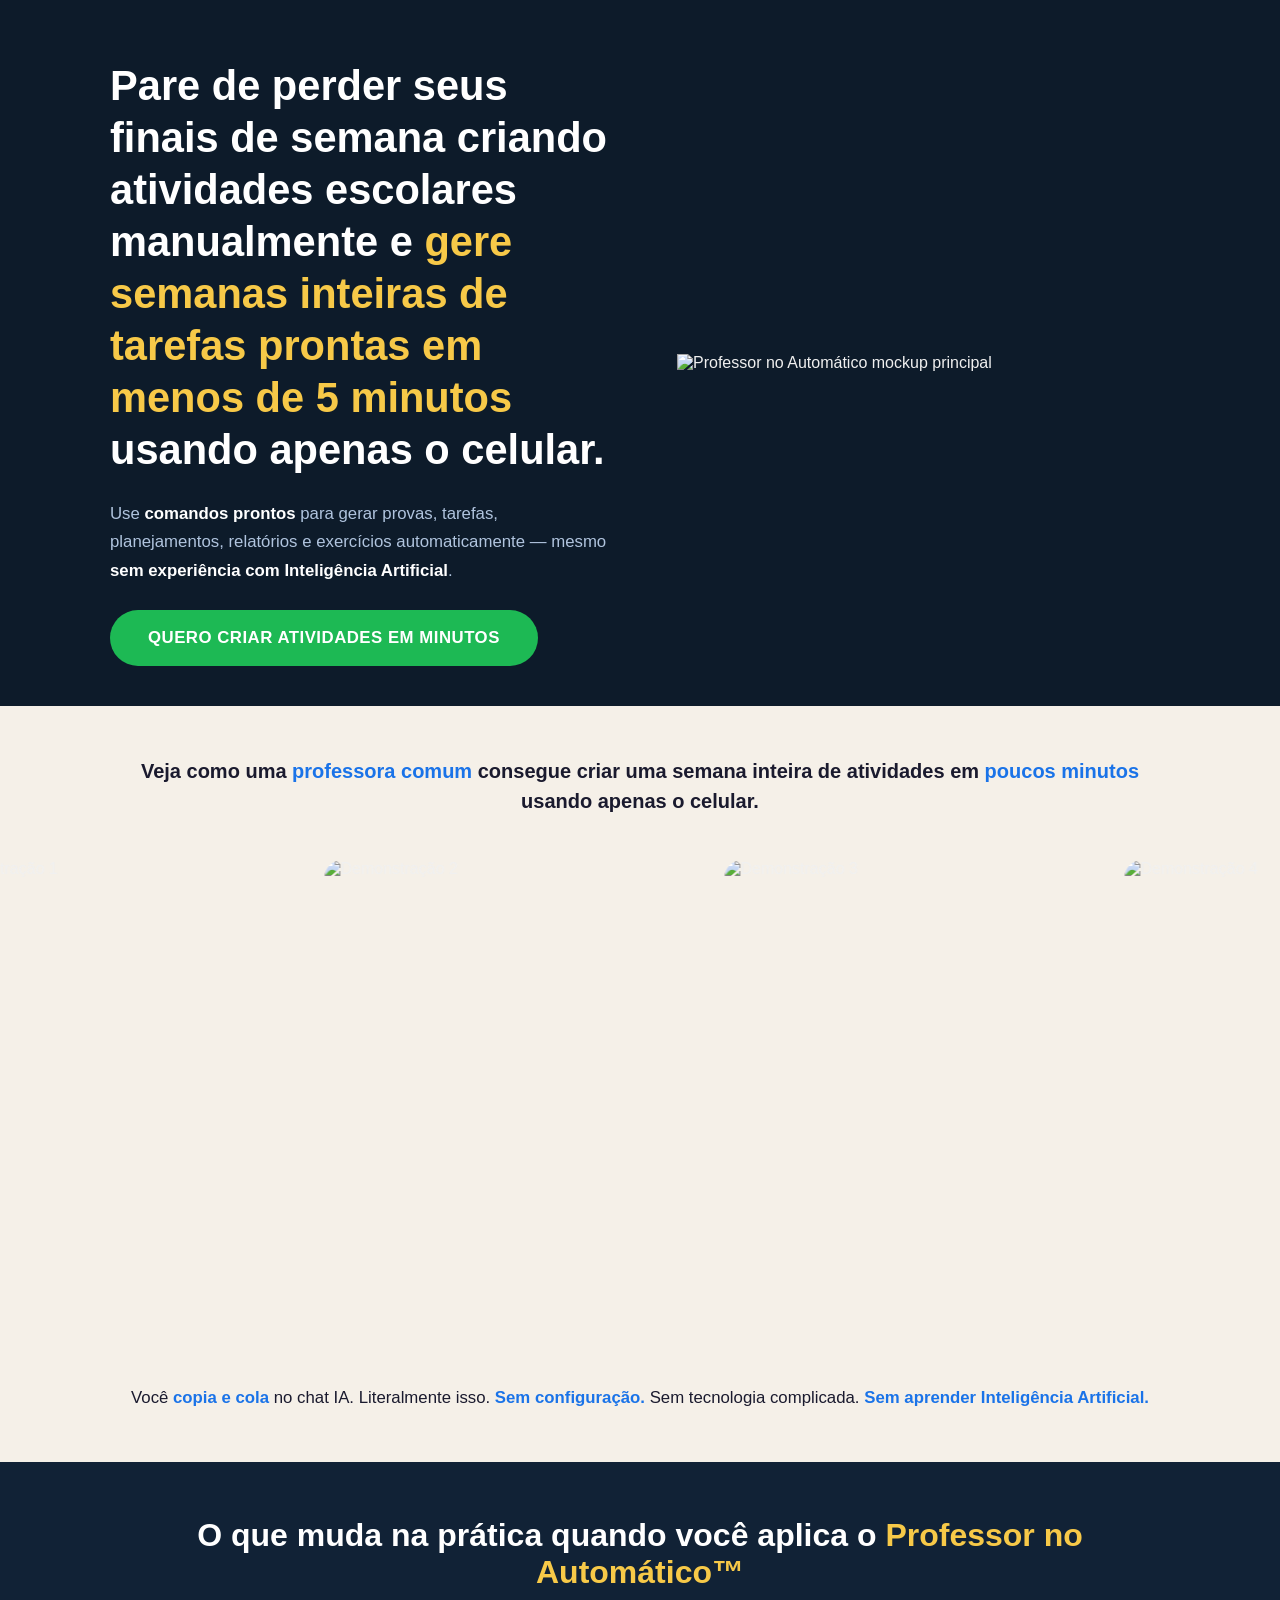
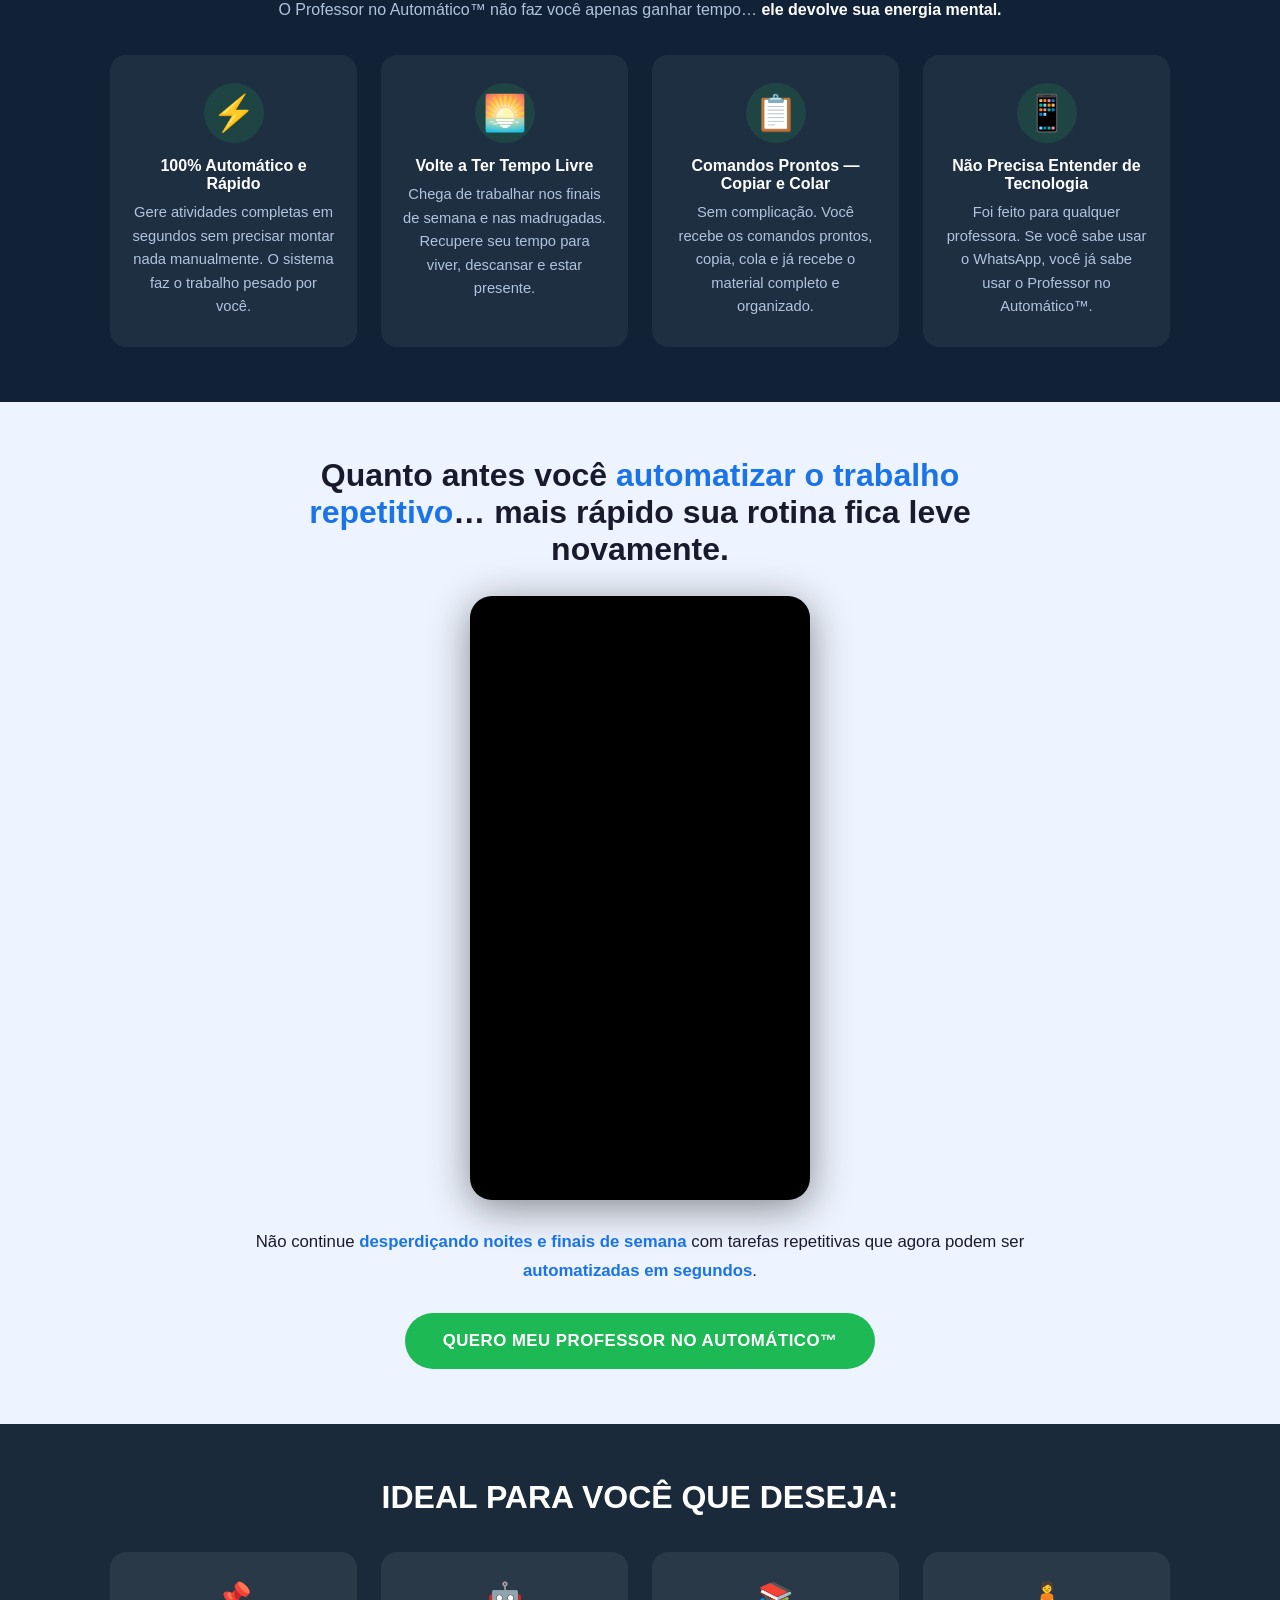
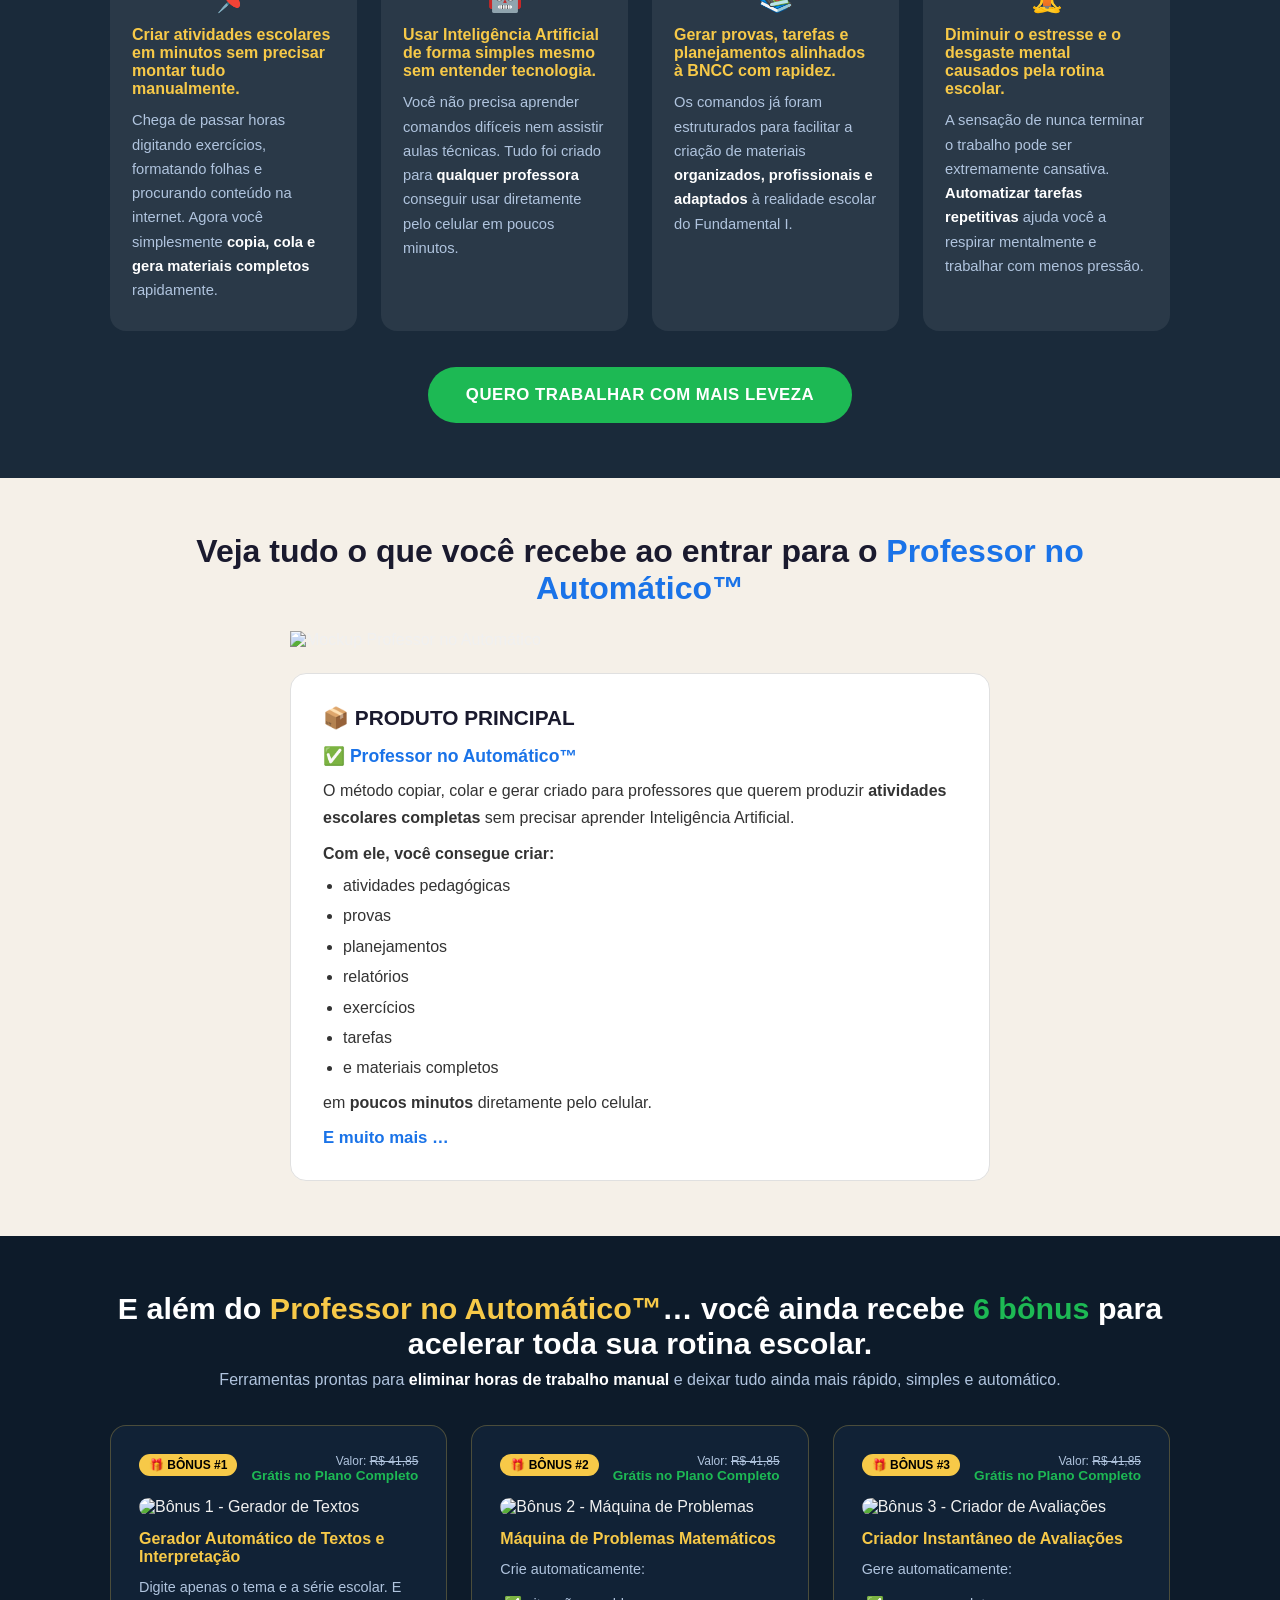
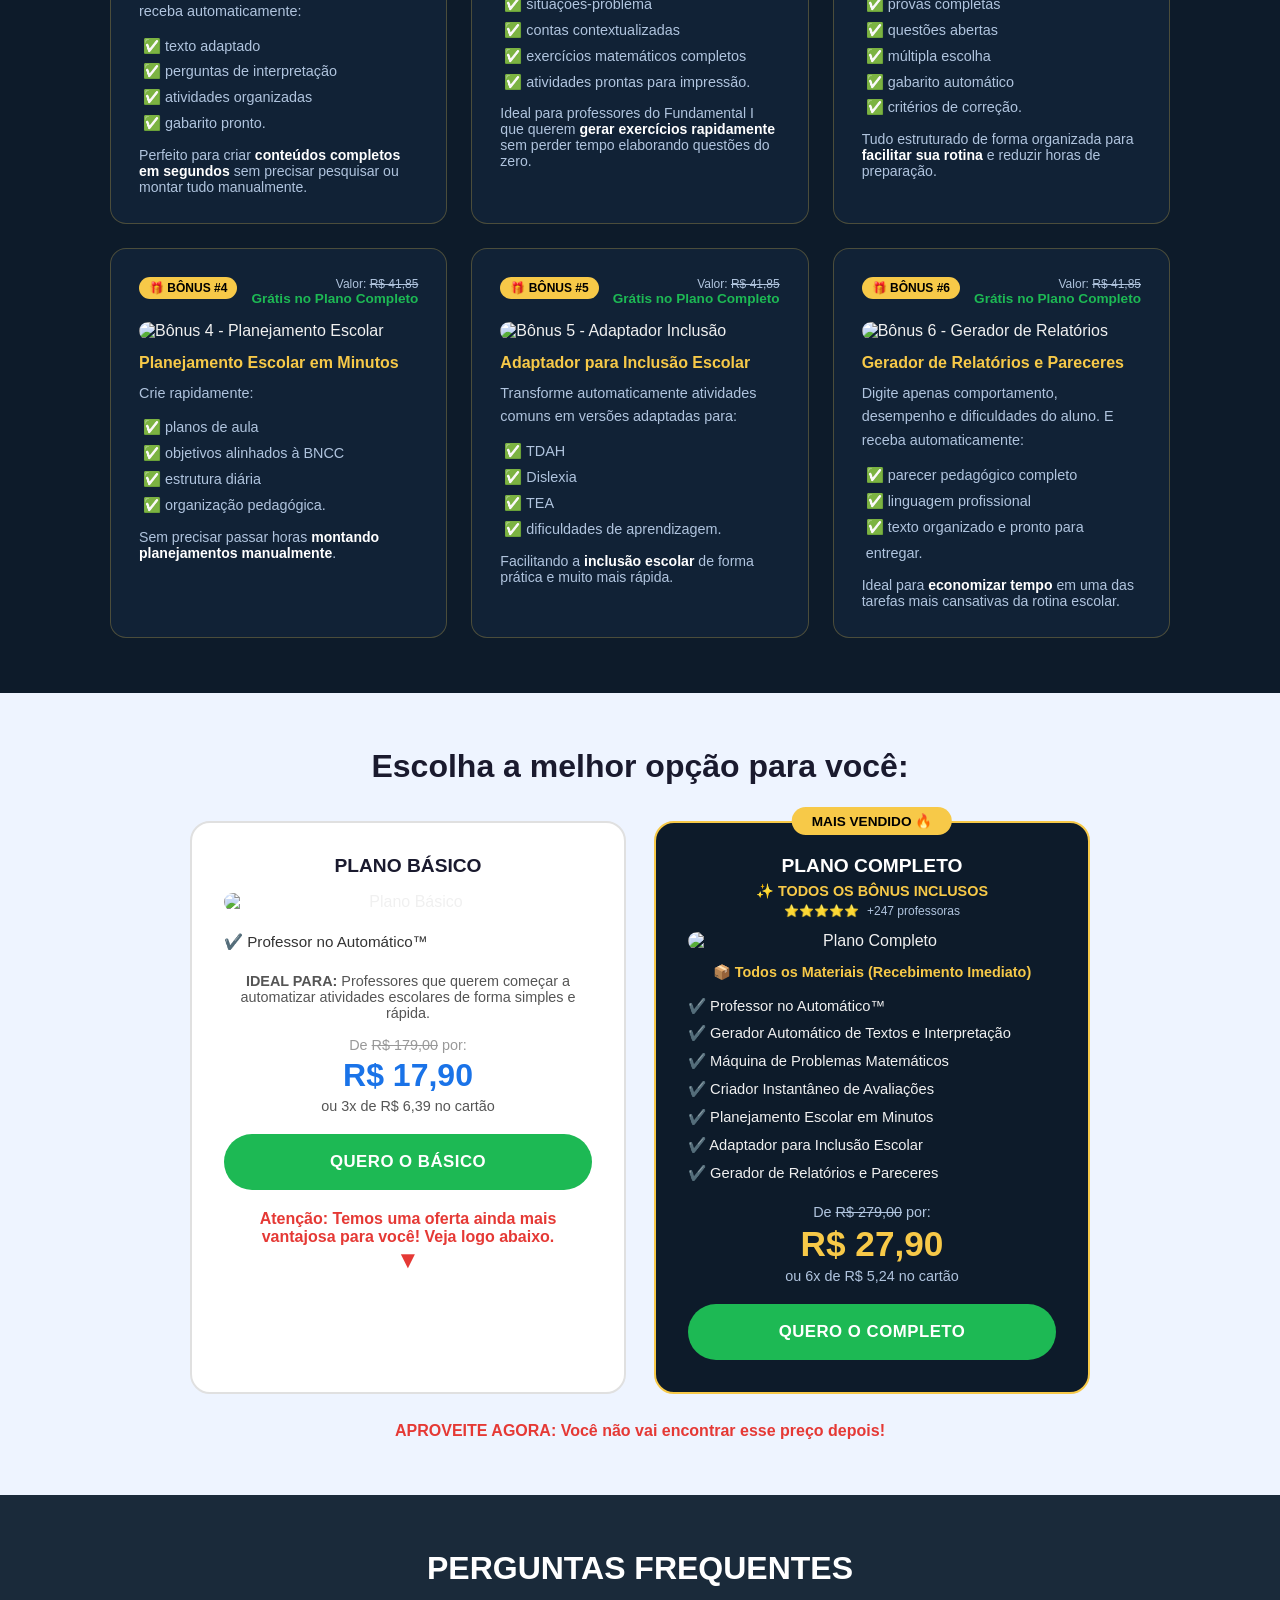
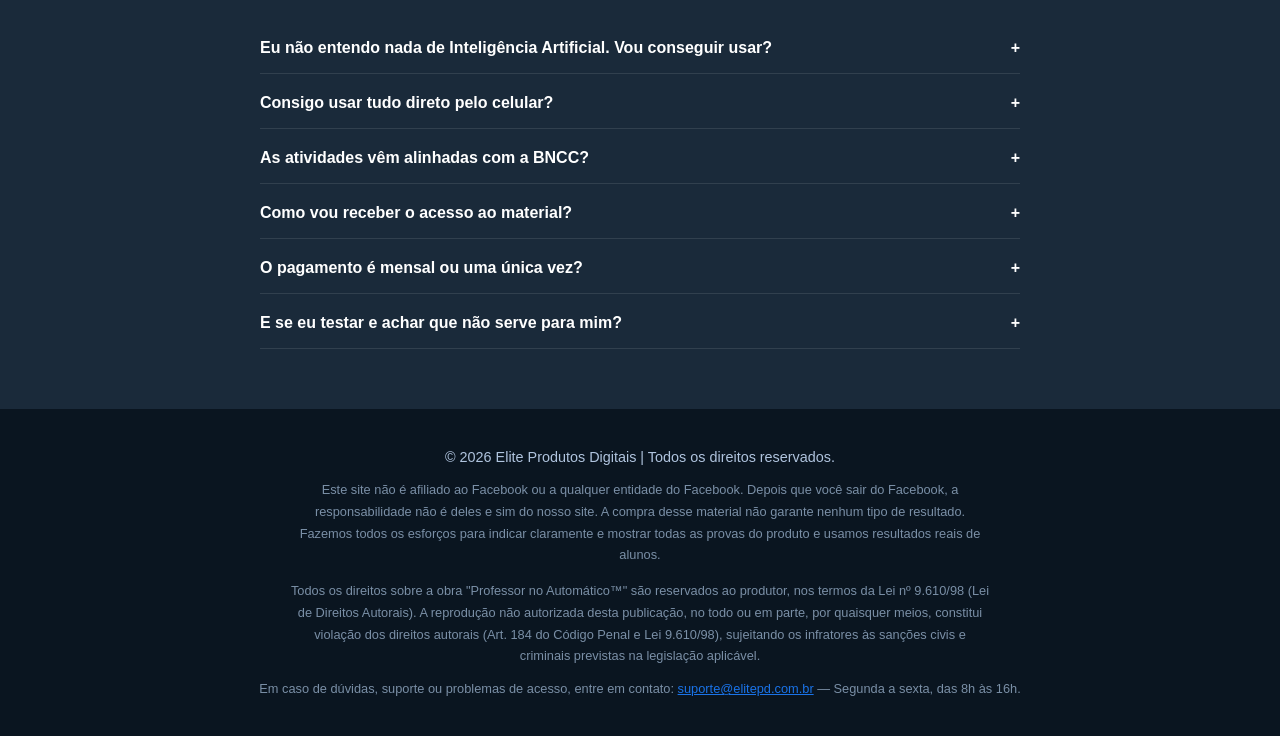
==== index.html @ 473803b3 "Add files via upload" ====
<!DOCTYPE html>
<html lang="pt-BR">

<head>
  <meta charset="UTF-8">
  <meta name="viewport" content="width=device-width,initial-scale=1">
  <meta name="description"
    content="Professor no Automático™ — Gere semanas inteiras de atividades escolares em menos de 5 minutos usando apenas o celular.">
  <title>Professor no Automático™ — Atividades Escolares em Minutos</title>
  <link rel="preload" href="fonts/Stolzl-Bold-700.woff2" as="font" type="font/woff2" crossorigin>
  <link rel="preload" href="fonts/Stolzl-Medium-600.woff2" as="font" type="font/woff2" crossorigin>
  <link rel="preload" href="fonts/Stolzl-Regular-500.woff2" as="font" type="font/woff2" crossorigin>
  <link rel="preload" href="fonts/Stolzl-Book-400.woff2" as="font" type="font/woff2" crossorigin>
  <script>
    window.pixelId = "6a00e758b644022afed6568a";
    var a = document.createElement("script");
    a.setAttribute("async", "");
    a.setAttribute("defer", "");
    a.setAttribute("src", "https://cdn.utmify.com.br/scripts/pixel/pixel.js");
    document.head.appendChild(a);
  </script>
  <script src="https://cdn.utmify.com.br/scripts/utms/latest.js" data-utmify-prevent-xcod-sck data-utmify-prevent-subids
    async defer></script>
  <style>
    @font-face {
      font-family: 'Stolzl';
      src: url('fonts/Stolzl-Book-400.woff2') format('woff2');
      font-weight: 400;
      font-display: swap
    }

    @font-face {
      font-family: 'Stolzl';
      src: url('fonts/Stolzl-Regular-500.woff2') format('woff2');
      font-weight: 500;
      font-display: swap
    }

    @font-face {
      font-family: 'Stolzl';
      src: url('fonts/Stolzl-Medium-600.woff2') format('woff2');
      font-weight: 600;
      font-display: swap
    }

    @font-face {
      font-family: 'Stolzl';
      src: url('fonts/Stolzl-Bold-700.woff2') format('woff2');
      font-weight: 700;
      font-display: swap
    }

    *,
    *::before,
    *::after {
      box-sizing: border-box;
      margin: 0;
      padding: 0
    }

    html {
      scroll-behavior: smooth
    }

    body {
      font-family: 'Stolzl', sans-serif;
      background: #0d1b2a;
      color: #f0f0f0;
      overflow-x: hidden;
      -webkit-font-smoothing: antialiased
    }

    img {
      max-width: 100%;
      height: auto;
      border: none;
      box-shadow: none;
      display: block
    }

    .container {
      width: 100%;
      max-width: 1100px;
      margin: 0 auto;
      padding: 0 20px
    }

    /* COLORS */
    :root {
      --dark1: #0d1b2a;
      --dark2: #112236;
      --light1: #f5f0e8;
      --light2: #eef4ff;
      --accent: #1a73e8;
      --accent2: #f7c948;
      --green: #1db954;
      --green-dark: #17a347;
      --red: #e53935;
      --white: #ffffff;
      --text-dark: #1a1a2e;
      --text-light: #f0f0f0;
      --text-muted: #b0c4de;
    }

    /* BUTTONS */
    .btn {
      display: inline-block;
      background: var(--green);
      color: #fff;
      font-family: 'Stolzl', sans-serif;
      font-weight: 700;
      font-size: 1.05rem;
      padding: 18px 38px;
      border-radius: 50px;
      border: none;
      cursor: pointer;
      text-decoration: none;
      text-align: center;
      letter-spacing: .5px;
      animation: pulse-btn 2s infinite;
      transition: transform .2s, background .2s;
      width: auto
    }

    .btn:hover {
      background: var(--green-dark);
      transform: scale(1.04)
    }

    @keyframes pulse-btn {

      0%,
      100% {
        box-shadow: 0 0 0 0 rgba(29, 185, 84, .55)
      }

      50% {
        box-shadow: 0 0 0 14px rgba(29, 185, 84, 0)
      }
    }

    .btn-full {
      width: 100%;
      display: block
    }

    /* SECTION SPACING */
    section {
      padding: 60px 0
    }

    /* BLOCK 1 — HERO */
    #bloco1 {
      background: var(--dark1);
      padding: 60px 0 40px
    }

    .hero-inner {
      display: grid;
      grid-template-columns: 1fr 1fr;
      grid-template-rows: auto auto auto;
      gap: 24px 48px;
      align-items: center
    }

    .hero-h1 {
      grid-column: 1;
      grid-row: 1;
      font-size: clamp(1.7rem, 4vw, 2.6rem);
      font-weight: 700;
      color: #fff;
      line-height: 1.25
    }

    .hero-h1 span {
      color: var(--accent2)
    }

    .hero-sub {
      grid-column: 1;
      grid-row: 2;
      font-size: 1.05rem;
      color: var(--text-muted);
      line-height: 1.7
    }

    .hero-sub span {
      color: #fff;
      font-weight: 600
    }

    .hero-cta {
      grid-column: 1;
      grid-row: 3;
      justify-self: start
    }

    .hero-img {
      grid-column: 2;
      grid-row: 1/4;
      display: flex;
      justify-content: center;
      align-items: center
    }

    .hero-img img {
      width: 100%;
      max-width: 480px;
      object-fit: contain
    }

    /* BLOCK 2 — DEMO */
    #bloco2 {
      background: var(--light1);
      padding: 50px 0
    }

    #bloco2 .demo-title {
      font-size: 1.25rem;
      color: var(--text-dark);
      text-align: center;
      font-weight: 600;
      margin-bottom: 28px;
      line-height: 1.5
    }

    #bloco2 .demo-title span {
      color: var(--accent);
      font-weight: 700
    }

    #bloco2 .demo-bottom {
      font-size: 1.05rem;
      color: var(--text-dark);
      text-align: center;
      margin-top: 28px;
      line-height: 1.7
    }

    #bloco2 .demo-bottom span {
      color: var(--accent);
      font-weight: 700
    }

    /* CAROUSEL */
    .carousel-wrap {
      width: 100vw;
      margin-left: calc(-50vw + 50%);
      overflow: hidden;
      position: relative;
      cursor: grab;
      border-radius: 0
    }

    .carousel-wrap.dragging {
      cursor: grabbing
    }

    .carousel-track {
      display: flex;
      gap: 20px;
      will-change: transform;
      padding: 16px 0
    }

    .carousel-track img {
      height: 480px;
      width: auto;
      min-width: 380px;
      border-radius: 18px;
      flex-shrink: 0;
      object-fit: contain;
      user-select: none;
      pointer-events: none
    }

    @media(max-width:768px) {
      .carousel-track img {
        height: auto;
        width: 70vw;
        min-width: unset;
        border-radius: 14px
      }
    }

    /* BLOCK 3 — BENEFITS */
    #bloco3 {
      background: var(--dark2);
      padding: 55px 0
    }

    #bloco3 h2 {
      font-size: clamp(1.4rem, 3vw, 2rem);
      font-weight: 700;
      color: #fff;
      text-align: center;
      margin-bottom: 10px
    }

    #bloco3 h2 span {
      color: var(--accent2)
    }

    .benefits-sub {
      text-align: center;
      color: var(--text-muted);
      font-size: 1rem;
      margin-bottom: 36px
    }

    .benefits-sub span {
      color: #fff;
      font-weight: 600
    }

    .benefits-grid {
      display: grid;
      grid-template-columns: repeat(auto-fit, minmax(220px, 1fr));
      gap: 24px
    }

    .benefit-card {
      background: rgba(255, 255, 255, .06);
      border-radius: 16px;
      padding: 28px 22px;
      text-align: center;
      transition: transform .3s
    }

    .benefit-card:hover {
      transform: translateY(-4px)
    }

    .benefit-icon {
      font-size: 2.2rem;
      margin: 0 auto 14px;
      width: 60px;
      height: 60px;
      border-radius: 50%;
      background: rgba(29, 185, 84, .15);
      display: flex;
      align-items: center;
      justify-content: center
    }

    .benefit-card h3 {
      font-size: 1rem;
      font-weight: 700;
      color: #fff;
      margin-bottom: 8px
    }

    .benefit-card p {
      font-size: .92rem;
      color: var(--text-muted);
      line-height: 1.6
    }

    /* BLOCK 4 — URGENCY */
    #bloco4 {
      background: var(--light2);
      padding: 55px 0
    }

    .urgency-inner {
      max-width: 800px;
      margin: 0 auto;
      text-align: center
    }

    #bloco4 h2 {
      font-size: clamp(1.4rem, 3vw, 2rem);
      font-weight: 700;
      color: var(--text-dark);
      margin-bottom: 16px
    }

    #bloco4 h2 span {
      color: var(--accent)
    }

    .video-wrap {
      width: 100%;
      max-width: 340px;
      margin: 28px auto;
      aspect-ratio: 9/16;
      border-radius: 22px;
      overflow: hidden;
      background: #000;
      box-shadow: 0 8px 40px rgba(0, 0, 0, .45)
    }

    .video-wrap iframe {
      width: 100%;
      height: 100%;
      border: none;
      display: block
    }

    .urgency-cta-text {
      font-size: 1.05rem;
      color: var(--text-dark);
      margin-bottom: 28px;
      line-height: 1.7
    }

    .urgency-cta-text span {
      color: var(--accent);
      font-weight: 700
    }

    /* RESPONSIVE */
    @media(max-width:768px) {
      .hero-inner {
        display: flex;
        flex-direction: column;
        align-items: center;
        text-align: center;
        gap: 20px
      }

      .hero-h1 {
        order: 1;
        text-align: center
      }

      .hero-img {
        order: 2;
        width: 100%
      }

      .hero-sub {
        order: 3;
        text-align: center
      }

      .hero-cta {
        order: 4;
        width: 100%
      }
    }
  </style>
</head>

<body>

  <!-- BLOCO 1: HERO -->
  <section id="bloco1">
    <div class="container">
      <div class="hero-inner">
        <h1 class="hero-h1">Pare de perder seus finais de semana criando atividades escolares manualmente e <span>gere
            semanas inteiras de tarefas prontas em menos de 5 minutos</span> usando apenas o celular.</h1>
        <div class="hero-img">
          <img src="imgs/mockup-principal-produto.webp" alt="Professor no Automático mockup principal" loading="eager"
            fetchpriority="high">
        </div>
        <p class="hero-sub">Use <span>comandos prontos</span> para gerar provas, tarefas, planejamentos, relatórios e
          exercícios automaticamente &mdash; mesmo <span>sem experiência com Inteligência Artificial</span>.</p>
        <a href="#bloco8" class="btn hero-cta" id="cta-hero">QUERO CRIAR ATIVIDADES EM MINUTOS</a>
      </div>
    </div>
  </section>

  <!-- BLOCO 2: DEMONSTRATIVO -->
  <section id="bloco2">
    <div class="container">
      <p class="demo-title">Veja como uma <span>professora comum</span> consegue criar uma semana inteira de atividades
        em <span>poucos minutos</span> usando apenas o celular.</p>
    </div>
    <div class="carousel-wrap" id="carWrap" aria-label="Demonstração do produto">
      <div class="carousel-track" id="carTrack">
        <img src="imgs/carrossel-1.webp" alt="Demonstração 1" loading="lazy" draggable="false">
        <img src="imgs/carrossel-2.webp" alt="Demonstração 2" loading="lazy" draggable="false">
        <img src="imgs/carrossel-3.webp" alt="Demonstração 3" loading="lazy" draggable="false">
        <img src="imgs/carrossel-4.webp" alt="Demonstração 4" loading="lazy" draggable="false">
        <img src="imgs/carrossel-5.webp" alt="Demonstração 5" loading="lazy" draggable="false">
        <img src="imgs/carrossel-6.webp" alt="Demonstração 6" loading="lazy" draggable="false">
        <img src="imgs/carrossel-7.webp" alt="Demonstração 7" loading="lazy" draggable="false">
      </div>
    </div>
    <div class="container">
      <p class="demo-bottom">Você <span>copia e cola</span> no chat IA. Literalmente isso. <span>Sem
          configuração.</span> Sem tecnologia complicada. <span>Sem aprender Inteligência Artificial.</span></p>
    </div>
  </section>

  <!-- BLOCO 3: BENEFÍCIOS -->
  <section id="bloco3">
    <div class="container">
      <h2>O que muda na prática quando você aplica o <span>Professor no Automático™</span></h2>
      <p class="benefits-sub">O Professor no Automático™ não faz você apenas ganhar tempo… <span>ele devolve sua energia
          mental.</span></p>
      <div class="benefits-grid">
        <div class="benefit-card">
          <div class="benefit-icon">⚡</div>
          <h3>100% Automático e Rápido</h3>
          <p>Gere atividades completas em segundos sem precisar montar nada manualmente. O sistema faz o trabalho pesado
            por você.</p>
        </div>
        <div class="benefit-card">
          <div class="benefit-icon">🌅</div>
          <h3>Volte a Ter Tempo Livre</h3>
          <p>Chega de trabalhar nos finais de semana e nas madrugadas. Recupere seu tempo para viver, descansar e estar
            presente.</p>
        </div>
        <div class="benefit-card">
          <div class="benefit-icon">📋</div>
          <h3>Comandos Prontos — Copiar e Colar</h3>
          <p>Sem complicação. Você recebe os comandos prontos, copia, cola e já recebe o material completo e organizado.
          </p>
        </div>
        <div class="benefit-card">
          <div class="benefit-icon">📱</div>
          <h3>Não Precisa Entender de Tecnologia</h3>
          <p>Foi feito para qualquer professora. Se você sabe usar o WhatsApp, você já sabe usar o Professor no
            Automático™.</p>
        </div>
      </div>
    </div>
  </section>

  <!-- BLOCO 4: URGÊNCIA -->
  <section id="bloco4">
    <div class="container">
      <div class="urgency-inner">
        <h2>Quanto antes você <span>automatizar o trabalho repetitivo</span>… mais rápido sua rotina fica leve
          novamente.</h2>
        <div class="video-wrap">
          <iframe id="yt-shorts"
            src="https://www.youtube.com/embed/9Lh5zfSN-cY?autoplay=1&mute=1&loop=1&playlist=9Lh5zfSN-cY&controls=0&rel=0&modestbranding=1&playsinline=1&enablejsapi=1"
            title="Demonstração Professor no Automático"
            allow="accelerometer; autoplay; clipboard-write; encrypted-media; gyroscope; picture-in-picture"
            allowfullscreen></iframe>
        </div>
        <p class="urgency-cta-text">Não continue <span>desperdiçando noites e finais de semana</span> com tarefas
          repetitivas que agora podem ser <span>automatizadas em segundos</span>.</p>
        <a href="#bloco8" class="btn" id="cta-urgencia">QUERO MEU PROFESSOR NO AUTOMÁTICO™</a>
      </div>
    </div>
  </section>

  <!-- BLOCO 5: IDEAL PARA VOCÊ -->
  <section id="bloco5" style="background:#1a2a3a;padding:55px 0">
    <div class="container">
      <h2 style="font-size:clamp(1.4rem,3vw,2rem);font-weight:700;color:#fff;text-align:center;margin-bottom:36px">IDEAL
        PARA VOCÊ QUE DESEJA:</h2>
      <div style="display:grid;grid-template-columns:repeat(auto-fit,minmax(240px,1fr));gap:24px;margin-bottom:36px">
        <div style="background:rgba(255,255,255,.07);border-radius:16px;padding:28px 22px">
          <div style="font-size:1.8rem;margin-bottom:12px;text-align:center">📌</div>
          <h3 style="color:#f7c948;font-size:1rem;font-weight:700;margin-bottom:10px">Criar atividades escolares em
            minutos sem precisar montar tudo manualmente.</h3>
          <p style="color:#b0c4de;font-size:.92rem;line-height:1.65">Chega de passar horas digitando exercícios,
            formatando folhas e procurando conteúdo na internet. Agora você simplesmente <strong
              style="color:#fff">copia, cola e gera materiais completos</strong> rapidamente.</p>
        </div>
        <div style="background:rgba(255,255,255,.07);border-radius:16px;padding:28px 22px">
          <div style="font-size:1.8rem;margin-bottom:12px;text-align:center">🤖</div>
          <h3 style="color:#f7c948;font-size:1rem;font-weight:700;margin-bottom:10px">Usar Inteligência Artificial de
            forma simples mesmo sem entender tecnologia.</h3>
          <p style="color:#b0c4de;font-size:.92rem;line-height:1.65">Você não precisa aprender comandos difíceis nem
            assistir aulas técnicas. Tudo foi criado para <strong style="color:#fff">qualquer professora</strong>
            conseguir usar diretamente pelo celular em poucos minutos.</p>
        </div>
        <div style="background:rgba(255,255,255,.07);border-radius:16px;padding:28px 22px">
          <div style="font-size:1.8rem;margin-bottom:12px;text-align:center">📚</div>
          <h3 style="color:#f7c948;font-size:1rem;font-weight:700;margin-bottom:10px">Gerar provas, tarefas e
            planejamentos alinhados à BNCC com rapidez.</h3>
          <p style="color:#b0c4de;font-size:.92rem;line-height:1.65">Os comandos já foram estruturados para facilitar a
            criação de materiais <strong style="color:#fff">organizados, profissionais e adaptados</strong> à realidade
            escolar do Fundamental I.</p>
        </div>
        <div style="background:rgba(255,255,255,.07);border-radius:16px;padding:28px 22px">
          <div style="font-size:1.8rem;margin-bottom:12px;text-align:center">🧘</div>
          <h3 style="color:#f7c948;font-size:1rem;font-weight:700;margin-bottom:10px">Diminuir o estresse e o desgaste
            mental causados pela rotina escolar.</h3>
          <p style="color:#b0c4de;font-size:.92rem;line-height:1.65">A sensação de nunca terminar o trabalho pode ser
            extremamente cansativa. <strong style="color:#fff">Automatizar tarefas repetitivas</strong> ajuda você a
            respirar mentalmente e trabalhar com menos pressão.</p>
        </div>
      </div>
      <div style="text-align:center"><a href="#bloco8" class="btn" id="cta-b5">QUERO TRABALHAR COM MAIS LEVEZA</a></div>
    </div>
  </section>

  <!-- BLOCO 6: PRODUTO PRINCIPAL -->
  <section id="bloco6" style="background:#f5f0e8;padding:55px 0">
    <div class="container">
      <h2 style="font-size:clamp(1.4rem,3vw,2rem);font-weight:700;color:#1a1a2e;text-align:center;margin-bottom:10px">
        Veja tudo o que você recebe ao entrar para o <span style="color:#1a73e8">Professor no Automático™</span></h2>
      <div style="max-width:700px;margin:0 auto">
        <img src="imgs/mockup-principal-produto.webp" alt="Mockup Professor no Automático" loading="lazy"
          style="width:100%;margin:24px auto;display:block">
        <div style="background:#fff;border-radius:16px;padding:32px;border:1px solid #e0e0e0">
          <p style="font-size:1.3rem;font-weight:700;color:#1a1a2e;margin-bottom:16px">📦 PRODUTO PRINCIPAL</p>
          <p style="font-size:1.1rem;font-weight:700;color:#1a73e8;margin-bottom:10px">✅ Professor no Automático™</p>
          <p style="color:#333;line-height:1.7;margin-bottom:14px">O método copiar, colar e gerar criado para
            professores que querem produzir <strong>atividades escolares completas</strong> sem precisar aprender
            Inteligência Artificial.</p>
          <p style="color:#333;margin-bottom:8px;font-weight:600">Com ele, você consegue criar:</p>
          <ul style="color:#333;line-height:1.9;padding-left:20px">
            <li>atividades pedagógicas</li>
            <li>provas</li>
            <li>planejamentos</li>
            <li>relatórios</li>
            <li>exercícios</li>
            <li>tarefas</li>
            <li>e materiais completos</li>
          </ul>
          <p style="color:#333;margin-top:10px">em <strong>poucos minutos</strong> diretamente pelo celular.</p>
          <p style="color:#1a73e8;font-weight:700;margin-top:16px;font-size:1.05rem">E muito mais …</p>
        </div>
      </div>
    </div>
  </section>

  <!-- BLOCO 7: BÔNUS -->
  <section id="bloco7" style="background:#0d1b2a;padding:55px 0">
    <div class="container">
      <h2 style="font-size:clamp(1.3rem,3vw,1.9rem);font-weight:700;color:#fff;text-align:center;margin-bottom:10px">E
        além do <span style="color:#f7c948">Professor no Automático™</span>… você ainda recebe <span
          style="color:#1db954">6 bônus</span> para acelerar toda sua rotina escolar.</h2>
      <p style="text-align:center;color:#b0c4de;margin-bottom:36px;font-size:1rem">Ferramentas prontas para <strong
          style="color:#fff">eliminar horas de trabalho manual</strong> e deixar tudo ainda mais rápido, simples e
        automático.</p>
      <div style="display:grid;grid-template-columns:repeat(auto-fit,minmax(300px,1fr));gap:24px">

        <div style="background:#112236;border-radius:16px;padding:28px;border:1px solid rgba(247,201,72,.25)">
          <div style="display:flex;justify-content:space-between;align-items:flex-start;margin-bottom:14px">
            <span
              style="background:#f7c948;color:#000;font-weight:700;font-size:.75rem;padding:4px 10px;border-radius:20px">🎁
              BÔNUS #1</span>
            <div style="text-align:right">
              <small style="color:#b0c4de;font-weight:400;display:block;font-size:.75rem">Valor: <span
                  style="text-decoration:line-through">R$ 41,85</span></small>
              <span style="color:#1db954;font-weight:700;font-size:.85rem;line-height:1.2;display:block">Grátis no Plano
                Completo</span>
            </div>
          </div>
          <img src="imgs/Bonus-1.webp" alt="Bônus 1 - Gerador de Textos" loading="lazy"
            style="width:100%;border-radius:10px;margin-bottom:14px">
          <h3 style="color:#f7c948;font-size:1rem;font-weight:700;margin-bottom:10px">Gerador Automático de Textos e
            Interpretação</h3>
          <p style="color:#b0c4de;font-size:.9rem;line-height:1.65;margin-bottom:10px">Digite apenas o tema e a série
            escolar. E receba automaticamente:</p>
          <ul style="color:#b0c4de;font-size:.9rem;line-height:1.8;padding-left:4px;list-style:none">
            <li>✅ texto adaptado</li>
            <li>✅ perguntas de interpretação</li>
            <li>✅ atividades organizadas</li>
            <li>✅ gabarito pronto.</li>
          </ul>
          <p style="color:#b0c4de;font-size:.88rem;margin-top:10px">Perfeito para criar <strong
              style="color:#fff">conteúdos completos em segundos</strong> sem precisar pesquisar ou montar tudo
            manualmente.</p>
        </div>

        <div style="background:#112236;border-radius:16px;padding:28px;border:1px solid rgba(247,201,72,.25)">
          <div style="display:flex;justify-content:space-between;align-items:flex-start;margin-bottom:14px">
            <span
              style="background:#f7c948;color:#000;font-weight:700;font-size:.75rem;padding:4px 10px;border-radius:20px">🎁
              BÔNUS #2</span>
            <div style="text-align:right">
              <small style="color:#b0c4de;font-weight:400;display:block;font-size:.75rem">Valor: <span
                  style="text-decoration:line-through">R$ 41,85</span></small>
              <span style="color:#1db954;font-weight:700;font-size:.85rem;line-height:1.2;display:block">Grátis no Plano
                Completo</span>
            </div>
          </div>
          <img src="imgs/Bonus-2.webp" alt="Bônus 2 - Máquina de Problemas" loading="lazy"
            style="width:100%;border-radius:10px;margin-bottom:14px">
          <h3 style="color:#f7c948;font-size:1rem;font-weight:700;margin-bottom:10px">Máquina de Problemas Matemáticos
          </h3>
          <p style="color:#b0c4de;font-size:.9rem;line-height:1.65;margin-bottom:10px">Crie automaticamente:</p>
          <ul style="color:#b0c4de;font-size:.9rem;line-height:1.8;padding-left:4px;list-style:none">
            <li>✅ situações-problema</li>
            <li>✅ contas contextualizadas</li>
            <li>✅ exercícios matemáticos completos</li>
            <li>✅ atividades prontas para impressão.</li>
          </ul>
          <p style="color:#b0c4de;font-size:.88rem;margin-top:10px">Ideal para professores do Fundamental I que querem
            <strong style="color:#fff">gerar exercícios rapidamente</strong> sem perder tempo elaborando questões do
            zero.
          </p>
        </div>

        <div style="background:#112236;border-radius:16px;padding:28px;border:1px solid rgba(247,201,72,.25)">
          <div style="display:flex;justify-content:space-between;align-items:flex-start;margin-bottom:14px">
            <span
              style="background:#f7c948;color:#000;font-weight:700;font-size:.75rem;padding:4px 10px;border-radius:20px">🎁
              BÔNUS #3</span>
            <div style="text-align:right">
              <small style="color:#b0c4de;font-weight:400;display:block;font-size:.75rem">Valor: <span
                  style="text-decoration:line-through">R$ 41,85</span></small>
              <span style="color:#1db954;font-weight:700;font-size:.85rem;line-height:1.2;display:block">Grátis no Plano
                Completo</span>
            </div>
          </div>
          <img src="imgs/Bonus-3.webp" alt="Bônus 3 - Criador de Avaliações" loading="lazy"
            style="width:100%;border-radius:10px;margin-bottom:14px">
          <h3 style="color:#f7c948;font-size:1rem;font-weight:700;margin-bottom:10px">Criador Instantâneo de Avaliações
          </h3>
          <p style="color:#b0c4de;font-size:.9rem;line-height:1.65;margin-bottom:10px">Gere automaticamente:</p>
          <ul style="color:#b0c4de;font-size:.9rem;line-height:1.8;padding-left:4px;list-style:none">
            <li>✅ provas completas</li>
            <li>✅ questões abertas</li>
            <li>✅ múltipla escolha</li>
            <li>✅ gabarito automático</li>
            <li>✅ critérios de correção.</li>
          </ul>
          <p style="color:#b0c4de;font-size:.88rem;margin-top:10px">Tudo estruturado de forma organizada para <strong
              style="color:#fff">facilitar sua rotina</strong> e reduzir horas de preparação.</p>
        </div>

        <div style="background:#112236;border-radius:16px;padding:28px;border:1px solid rgba(247,201,72,.25)">
          <div style="display:flex;justify-content:space-between;align-items:flex-start;margin-bottom:14px">
            <span
              style="background:#f7c948;color:#000;font-weight:700;font-size:.75rem;padding:4px 10px;border-radius:20px">🎁
              BÔNUS #4</span>
            <div style="text-align:right">
              <small style="color:#b0c4de;font-weight:400;display:block;font-size:.75rem">Valor: <span
                  style="text-decoration:line-through">R$ 41,85</span></small>
              <span style="color:#1db954;font-weight:700;font-size:.85rem;line-height:1.2;display:block">Grátis no Plano
                Completo</span>
            </div>
          </div>
          <img src="imgs/Bonus-4.webp" alt="Bônus 4 - Planejamento Escolar" loading="lazy"
            style="width:100%;border-radius:10px;margin-bottom:14px">
          <h3 style="color:#f7c948;font-size:1rem;font-weight:700;margin-bottom:10px">Planejamento Escolar em Minutos
          </h3>
          <p style="color:#b0c4de;font-size:.9rem;line-height:1.65;margin-bottom:10px">Crie rapidamente:</p>
          <ul style="color:#b0c4de;font-size:.9rem;line-height:1.8;padding-left:4px;list-style:none">
            <li>✅ planos de aula</li>
            <li>✅ objetivos alinhados à BNCC</li>
            <li>✅ estrutura diária</li>
            <li>✅ organização pedagógica.</li>
          </ul>
          <p style="color:#b0c4de;font-size:.88rem;margin-top:10px">Sem precisar passar horas <strong
              style="color:#fff">montando planejamentos manualmente</strong>.</p>
        </div>

        <div style="background:#112236;border-radius:16px;padding:28px;border:1px solid rgba(247,201,72,.25)">
          <div style="display:flex;justify-content:space-between;align-items:flex-start;margin-bottom:14px">
            <span
              style="background:#f7c948;color:#000;font-weight:700;font-size:.75rem;padding:4px 10px;border-radius:20px">🎁
              BÔNUS #5</span>
            <div style="text-align:right">
              <small style="color:#b0c4de;font-weight:400;display:block;font-size:.75rem">Valor: <span
                  style="text-decoration:line-through">R$ 41,85</span></small>
              <span style="color:#1db954;font-weight:700;font-size:.85rem;line-height:1.2;display:block">Grátis no Plano
                Completo</span>
            </div>
          </div>
          <img src="imgs/Bonus-5.webp" alt="Bônus 5 - Adaptador Inclusão" loading="lazy"
            style="width:100%;border-radius:10px;margin-bottom:14px">
          <h3 style="color:#f7c948;font-size:1rem;font-weight:700;margin-bottom:10px">Adaptador para Inclusão Escolar
          </h3>
          <p style="color:#b0c4de;font-size:.9rem;line-height:1.65;margin-bottom:10px">Transforme automaticamente
            atividades comuns em versões adaptadas para:</p>
          <ul style="color:#b0c4de;font-size:.9rem;line-height:1.8;padding-left:4px;list-style:none">
            <li>✅ TDAH</li>
            <li>✅ Dislexia</li>
            <li>✅ TEA</li>
            <li>✅ dificuldades de aprendizagem.</li>
          </ul>
          <p style="color:#b0c4de;font-size:.88rem;margin-top:10px">Facilitando a <strong style="color:#fff">inclusão
              escolar</strong> de forma prática e muito mais rápida.</p>
        </div>

        <div style="background:#112236;border-radius:16px;padding:28px;border:1px solid rgba(247,201,72,.25)">
          <div style="display:flex;justify-content:space-between;align-items:flex-start;margin-bottom:14px">
            <span
              style="background:#f7c948;color:#000;font-weight:700;font-size:.75rem;padding:4px 10px;border-radius:20px">🎁
              BÔNUS #6</span>
            <div style="text-align:right">
              <small style="color:#b0c4de;font-weight:400;display:block;font-size:.75rem">Valor: <span
                  style="text-decoration:line-through">R$ 41,85</span></small>
              <span style="color:#1db954;font-weight:700;font-size:.85rem;line-height:1.2;display:block">Grátis no Plano
                Completo</span>
            </div>
          </div>
          <img src="imgs/Bonus-6.webp" alt="Bônus 6 - Gerador de Relatórios" loading="lazy"
            style="width:100%;border-radius:10px;margin-bottom:14px">
          <h3 style="color:#f7c948;font-size:1rem;font-weight:700;margin-bottom:10px">Gerador de Relatórios e Pareceres
          </h3>
          <p style="color:#b0c4de;font-size:.9rem;line-height:1.65;margin-bottom:10px">Digite apenas comportamento,
            desempenho e dificuldades do aluno. E receba automaticamente:</p>
          <ul style="color:#b0c4de;font-size:.9rem;line-height:1.8;padding-left:4px;list-style:none">
            <li>✅ parecer pedagógico completo</li>
            <li>✅ linguagem profissional</li>
            <li>✅ texto organizado e pronto para entregar.</li>
          </ul>
          <p style="color:#b0c4de;font-size:.88rem;margin-top:10px">Ideal para <strong style="color:#fff">economizar
              tempo</strong> em uma das tarefas mais cansativas da rotina escolar.</p>
        </div>

      </div>
    </div>
  </section>

  <!-- BLOCO 8: PLANOS -->
  <section id="bloco8" style="background:#eef4ff;padding:55px 0">
    <div class="container">
      <h2 style="font-size:clamp(1.4rem,3vw,2rem);font-weight:700;color:#1a1a2e;text-align:center;margin-bottom:36px">
        Escolha a melhor opção para você:</h2>
      <div
        style="display:grid;grid-template-columns:repeat(auto-fit,minmax(300px,1fr));gap:28px;max-width:900px;margin:0 auto">

        <!-- PLANO BÁSICO -->
        <div style="background:#fff;border-radius:20px;padding:32px;border:2px solid #e0e0e0;text-align:center">
          <p style="font-size:1.2rem;font-weight:700;color:#1a1a2e;margin-bottom:16px">PLANO BÁSICO</p>
          <img src="imgs/Produto-principal-sem-bonus-plano-basico.webp" alt="Plano Básico" loading="lazy"
            style="width:100%;border-radius:10px;margin-bottom:16px">
          <ul style="list-style:none;text-align:left;margin-bottom:16px;color:#333;font-size:.95rem;line-height:2">
            <li>✔️ Professor no Automático™</li>
          </ul>
          <p style="color:#555;font-size:.9rem;margin-bottom:16px"><strong>IDEAL PARA:</strong> Professores que querem
            começar a automatizar atividades escolares de forma simples e rápida.</p>
          <p style="color:#999;font-size:.9rem;margin-bottom:4px">De <s>R$ 179,00</s> por:</p>
          <p style="font-size:2rem;font-weight:700;color:#1a73e8;margin-bottom:4px">R$ 17,90</p>
          <p style="color:#555;font-size:.9rem;margin-bottom:20px">ou 3x de R$ 6,39 no cartão</p>
          <button class="btn btn-full" id="btnBasico" onclick="abrirPopup()">QUERO O BÁSICO</button>
          <p style="color:#e53935;font-weight:700;font-size:1rem;margin-top:20px;animation:pulse-red 1.5s infinite">
            Atenção: Temos uma oferta ainda mais vantajosa para você! Veja logo abaixo.</p>
          <p style="color:#e53935;font-size:1.5rem;animation:bounce-arrow 1s infinite">▼</p>
        </div>

        <!-- PLANO COMPLETO -->
        <div
          style="background:#0d1b2a;border-radius:20px;padding:32px;border:2px solid #f7c948;text-align:center;position:relative">
          <div
            style="position:absolute;top:-16px;left:50%;transform:translateX(-50%);background:#f7c948;color:#000;font-weight:700;font-size:.85rem;padding:6px 20px;border-radius:20px;white-space:nowrap">
            MAIS VENDIDO 🔥</div>
          <p style="font-size:1.2rem;font-weight:700;color:#fff;margin-bottom:6px">PLANO COMPLETO</p>
          <p style="color:#f7c948;font-weight:700;font-size:.9rem;margin-bottom:4px">✨ TODOS OS BÔNUS INCLUSOS</p>
          <div style="display:flex;gap:8px;justify-content:center;font-size:.75rem;color:#1db954;margin-bottom:14px">
            <span>⭐⭐⭐⭐⭐</span><span style="color:#b0c4de">+247 professoras</span>
          </div>
          <img src="imgs/mockup-principal-produto.webp" alt="Plano Completo" loading="lazy"
            style="width:100%;border-radius:10px;margin-bottom:14px">
          <p style="color:#f7c948;font-weight:700;font-size:.9rem;margin-bottom:12px">📦 Todos os Materiais (Recebimento
            Imediato)</p>
          <ul style="list-style:none;text-align:left;color:#f0f0f0;font-size:.92rem;line-height:1.9;margin-bottom:16px">
            <li>✔️ Professor no Automático™</li>
            <li>✔️ Gerador Automático de Textos e Interpretação</li>
            <li>✔️ Máquina de Problemas Matemáticos</li>
            <li>✔️ Criador Instantâneo de Avaliações</li>
            <li>✔️ Planejamento Escolar em Minutos</li>
            <li>✔️ Adaptador para Inclusão Escolar</li>
            <li>✔️ Gerador de Relatórios e Pareceres</li>
          </ul>
          <p style="color:#b0c4de;font-size:.9rem;margin-bottom:4px">De <s>R$ 279,00</s> por:</p>
          <p style="font-size:2.2rem;font-weight:700;color:#f7c948;margin-bottom:4px">R$ 27,90</p>
          <p style="color:#b0c4de;font-size:.9rem;margin-bottom:20px">ou 6x de R$ 5,24 no cartão</p>
          <a href="https://pay.kiwify.com.br/JVjqeva" class="btn btn-full" id="cta-completo">QUERO O COMPLETO</a>
        </div>
      </div>
      <p style="text-align:center;color:#e53935;font-weight:700;font-size:1rem;margin-top:28px">APROVEITE AGORA: Você
        não vai encontrar esse preço depois!</p>
    </div>
  </section>

  <!-- BLOCO 9: FAQ -->
  <section id="bloco9" style="background:#1a2a3a;padding:55px 0">
    <div class="container" style="max-width:800px">
      <h2 style="font-size:clamp(1.4rem,3vw,2rem);font-weight:700;color:#fff;text-align:center;margin-bottom:36px">
        PERGUNTAS FREQUENTES</h2>
      <div id="faq-list"></div>
    </div>
  </section>

  <!-- BLOCO 10: RODAPÉ -->
  <footer style="background:#0a1520;padding:40px 0;border-top:1px solid #1a2a3a">
    <div class="container" style="text-align:center">
      <p style="color:#b0c4de;font-size:.9rem;margin-bottom:14px">© <span id="ano"></span> Elite Produtos Digitais |
        Todos os direitos reservados.</p>
      <p style="color:#7a8fa6;font-size:.8rem;line-height:1.7;max-width:700px;margin:0 auto 14px">Este site não é
        afiliado ao Facebook ou a qualquer entidade do Facebook. Depois que você sair do Facebook, a responsabilidade
        não é deles e sim do nosso site. A compra desse material não garante nenhum tipo de resultado. Fazemos todos os
        esforços para indicar claramente e mostrar todas as provas do produto e usamos resultados reais de alunos.</p>
      <p style="color:#7a8fa6;font-size:.8rem;line-height:1.7;max-width:700px;margin:0 auto 14px">Todos os direitos
        sobre a obra "Professor no Automático™" são reservados ao produtor, nos termos da Lei nº 9.610/98 (Lei de
        Direitos Autorais). A reprodução não autorizada desta publicação, no todo ou em parte, por quaisquer meios,
        constitui violação dos direitos autorais (Art. 184 do Código Penal e Lei 9.610/98), sujeitando os infratores às
        sanções civis e criminais previstas na legislação aplicável.</p>
      <p style="color:#7a8fa6;font-size:.8rem">Em caso de dúvidas, suporte ou problemas de acesso, entre em contato: <a
          href="mailto:suporte@elitepd.com.br" style="color:#1a73e8">suporte@elitepd.com.br</a> — Segunda a sexta, das
        8h às 16h.</p>
    </div>
  </footer>

  <!-- POPUP PLANO BÁSICO -->
  <div id="popup" style="display:none;position:fixed;inset:0;z-index:9999;overflow-y:auto;background:#eef4ff">
    <div style="background:#e53935;padding:14px;text-align:center;position:sticky;top:0;z-index:10000">
      <p style="color:#fff;font-weight:700;font-size:.95rem;margin-bottom:4px">⏳ OFERTA ESPECIAL — EXPIRA EM:</p>
      <p id="timer" style="color:#fff;font-size:2rem;font-weight:700;letter-spacing:3px">15:00</p>
      <button onclick="fecharPopup()"
        style="position:absolute;right:16px;top:50%;transform:translateY(-50%);background:rgba(255,255,255,.2);border:1px solid #fff;color:#fff;font-size:1.2rem;width:36px;height:36px;border-radius:50%;cursor:pointer;font-weight:700">✕</button>
    </div>
    <div style="max-width:700px;margin:0 auto;padding:32px 20px;text-align:center">
      <p style="font-size:1.5rem;font-weight:700;color:#1a1a2e;margin-bottom:8px">🎉 Parabéns! Você ganhou uma promoção
        exclusiva!</p>
      <p style="color:#333;margin-bottom:20px;font-size:1rem">Leve o <strong>Plano Completo</strong> com todos os bônus
        por um preço especial. Apenas hoje!</p>
      <p style="color:#999;font-size:.9rem">De <span
          style="color:#e53935;font-weight:700;text-decoration:line-through">R$ 27,90</span> por apenas:</p>
      <p style="font-size:2.8rem;font-weight:700;color:#1a73e8;margin:8px 0">R$ 22,90</p>
      <p style="color:#555;margin-bottom:20px">ou <strong>5x de R$ 5,07</strong> no cartão</p>
      <img src="imgs/mockup-principal-produto.webp" alt="Plano Completo"
        style="width:100%;border-radius:12px;margin-bottom:20px">
      <p style="color:#f7c948;font-weight:700;margin-bottom:12px">📦 O que você recebe no Plano Completo:</p>
      <ul
        style="list-style:none;text-align:left;color:#333;font-size:.95rem;line-height:1.9;margin-bottom:20px;max-width:400px;margin-left:auto;margin-right:auto">
        <li>✔️ Professor no Automático™</li>
        <li>✔️ Gerador Automático de Textos e Interpretação</li>
        <li>✔️ Máquina de Problemas Matemáticos</li>
        <li>✔️ Criador Instantâneo de Avaliações</li>
        <li>✔️ Planejamento Escolar em Minutos</li>
        <li>✔️ Adaptador para Inclusão Escolar</li>
        <li>✔️ Gerador de Relatórios e Pareceres</li>
      </ul>
      <a href="https://pay.kiwify.com.br/XsEMqaz" class="btn btn-full" style="margin-bottom:16px">SIM! QUERO O COMPLETO
        POR R$ 22,90</a>
      <a href="https://pay.kiwify.com.br/asTehoy"
        style="background:none;border:none;color:#999;font-size:.85rem;cursor:pointer;text-decoration:underline">Não,
        prefiro o Plano Básico por R$ 17,90</a>
    </div>
  </div>

  <style>
    @keyframes pulse-red {

      0%,
      100% {
        opacity: 1
      }

      50% {
        opacity: .5
      }
    }

    @keyframes bounce-arrow {

      0%,
      100% {
        transform: translateY(0)
      }

      50% {
        transform: translateY(6px)
      }
    }

    @media(max-width:600px) {

      #bloco5 .container>div,
      #bloco7 .container>div {
        grid-template-columns: 1fr !important
      }

      .hero-text h1 {
        font-size: 1.5rem
      }
    }
  </style>

  <script defer>
    document.getElementById('ano').textContent = new Date().getFullYear();

    const faqs = [
      { q: 'Eu não entendo nada de Inteligência Artificial. Vou conseguir usar?', a: 'Sim, com certeza! O Professor no Automático™ foi feito exatamente para quem não tem nenhuma afinidade com tecnologia. Você não precisará criar comandos difíceis. Nós entregamos a biblioteca de comandos prontos: você só precisa copiar, colar e gerar o seu material. É tão simples quanto mandar uma mensagem no WhatsApp.' },
      { q: 'Consigo usar tudo direto pelo celular?', a: 'Sim! O sistema foi 100% otimizado para smartphones. Você não precisa de um computador ou notebook potente para trabalhar. Dá para gerar suas atividades, provas e planejamentos direto pelo celular, de onde você estiver.' },
      { q: 'As atividades vêm alinhadas com a BNCC?', a: 'Sim. Todos os comandos da nossa biblioteca foram estruturados para que as respostas da Inteligência Artificial venham alinhadas com os códigos e habilidades da BNCC do Ensino Fundamental Menor, garantindo a qualidade pedagógica do seu material.' },
      { q: 'Como vou receber o acesso ao material?', a: 'O envio é imediato. Assim que o seu pagamento for confirmado, você receberá um e-mail com o link exclusivo para acessar o Guia Visual, os Vídeos Tutoriais e toda a Biblioteca de Comandos Prontos. Se pagar por Pix, o acesso chega em menos de 2 minutos.' },
      { q: 'O pagamento é mensal ou uma única vez?', a: 'O pagamento é único. Você paga apenas uma vez (R$ 17,90 no Plano Essencial ou R$ 27,90 no Plano Completo) e garante o seu acesso ao material sem nenhuma mensalidade ou cobrança futura.' },
      { q: 'E se eu testar e achar que não serve para mim?', a: 'Não se preocupe, o seu risco é zero. Nós oferecemos uma Garantia Incondicional de 7 dias. Se você acessar o material e achar que ele não te ajuda a economizar tempo na rotina escolar, basta solicitar o reembolso e devolvemos 100% do seu dinheiro.' }
    ];
    const fl = document.getElementById('faq-list');
    faqs.forEach(function (f, i) {
      const d = document.createElement('div');
      d.style.cssText = 'border-bottom:1px solid rgba(255,255,255,.1);margin-bottom:4px';
      d.innerHTML = '<button onclick="toggleFaq(' + i + ')" style="width:100%;text-align:left;background:none;border:none;color:#fff;font-family:Stolzl,sans-serif;font-size:1rem;font-weight:600;padding:16px 0;cursor:pointer;display:flex;justify-content:space-between;align-items:center">' + f.q + '<span id="ic' + i + '">+</span></button><div id="fa' + i + '" style="display:none;color:#b0c4de;font-size:.93rem;line-height:1.7;padding-bottom:14px">' + f.a + '</div>';
      fl.appendChild(d);
    });
    function toggleFaq(i) {
      var el = document.getElementById('fa' + i);
      var ic = document.getElementById('ic' + i);
      var open = el.style.display === 'block';
      el.style.display = open ? 'none' : 'block';
      ic.textContent = open ? '+' : '−';
    }

    var timerEl = document.getElementById('timer');
    var secs = 900;
    function tick() {
      if (secs <= 0) { timerEl.textContent = '00:00'; return; }
      secs--;
      var m = Math.floor(secs / 60);
      var s = secs % 60;
      timerEl.textContent = (m < 10 ? '0' : '') + m + ':' + (s < 10 ? '0' : '') + s;
      setTimeout(tick, 1000);
    }

    function abrirPopup() {
      document.getElementById('popup').style.display = 'block';
      document.body.style.overflow = 'hidden';
      tick();
    }
    function fecharPopup() {
      document.getElementById('popup').style.display = 'none';
      document.body.style.overflow = '';
      secs = 900;
    }

    document.querySelectorAll('a[href="#bloco8"]').forEach(function (a) {
      a.addEventListener('click', function (e) {
        e.preventDefault();
        document.getElementById('bloco8').scrollIntoView({ behavior: 'smooth' });
      });
    });

    /* CAROUSEL — infinite loop + drag/swipe */
    (function () {
      var wrap = document.getElementById('carWrap');
      var track = document.getElementById('carTrack');
      if (!track || !wrap) return;

      /* Clone items for seamless loop */
      var origItems = Array.from(track.children);
      origItems.forEach(function (el) {
        var cl = el.cloneNode(true);
        cl.setAttribute('aria-hidden', 'true');
        track.appendChild(cl);
      });

      var speed = 0.6;   /* auto-scroll px/frame */
      var pos = 0;
      var halfW = 0;
      var autoPaused = false;
      var dragging = false;
      var dragStartX = 0;
      var dragStartPos = 0;
      var lastX = 0;
      var velocity = 0;

      function getHalfW() { return track.scrollWidth / 2; }

      /* ---- AUTO SCROLL ---- */
      function step() {
        if (!dragging && !autoPaused) {
          pos += speed;
          if (pos >= halfW) { pos = pos - halfW; }
          track.style.transform = 'translateX(-' + pos + 'px)';
        }
        requestAnimationFrame(step);
      }

      function clampPos() {
        halfW = getHalfW();
        if (pos < 0) { pos = pos + halfW; }
        if (pos >= halfW) { pos = pos - halfW; }
      }

      /* ---- MOUSE DRAG ---- */
      wrap.addEventListener('mousedown', function (e) {
        dragging = true;
        dragStartX = e.clientX;
        dragStartPos = pos;
        lastX = e.clientX;
        velocity = 0;
        wrap.classList.add('dragging');
        e.preventDefault();
      });
      window.addEventListener('mousemove', function (e) {
        if (!dragging) return;
        var dx = e.clientX - lastX;
        velocity = dx;
        lastX = e.clientX;
        pos = dragStartPos - (e.clientX - dragStartX);
        halfW = getHalfW();
        clampPos();
        track.style.transform = 'translateX(-' + pos + 'px)';
      });
      window.addEventListener('mouseup', function () {
        if (!dragging) return;
        dragging = false;
        wrap.classList.remove('dragging');
        /* apply momentum */
        var momentum = velocity * -1;
        var frames = 20;
        (function glide() {
          if (frames-- <= 0 || Math.abs(momentum) < 0.2) return;
          pos -= momentum;
          momentum *= 0.88;
          clampPos();
          track.style.transform = 'translateX(-' + pos + 'px)';
          requestAnimationFrame(glide);
        })();
      });

      /* ---- TOUCH SWIPE ---- */
      var touchStartX = 0;
      var touchStartPos = 0;
      var touchLastX = 0;
      var touchVelocity = 0;
      wrap.addEventListener('touchstart', function (e) {
        touchStartX = e.touches[0].clientX;
        touchLastX = touchStartX;
        touchStartPos = pos;
        touchVelocity = 0;
        autoPaused = true;
      }, { passive: true });
      wrap.addEventListener('touchmove', function (e) {
        var tx = e.touches[0].clientX;
        touchVelocity = tx - touchLastX;
        touchLastX = tx;
        pos = touchStartPos - (tx - touchStartX);
        halfW = getHalfW();
        clampPos();
        track.style.transform = 'translateX(-' + pos + 'px)';
      }, { passive: true });
      wrap.addEventListener('touchend', function () {
        autoPaused = false;
        /* momentum on release */
        var m = touchVelocity * -1;
        var f = 25;
        (function glideT() {
          if (f-- <= 0 || Math.abs(m) < 0.2) return;
          pos -= m;
          m *= 0.88;
          clampPos();
          track.style.transform = 'translateX(-' + pos + 'px)';
          requestAnimationFrame(glideT);
        })();
      }, { passive: true });

      /* ---- START ---- */
      setTimeout(function () {
        halfW = getHalfW();
        requestAnimationFrame(step);
      }, 300);
    })();
  </script>
</body>

</html>
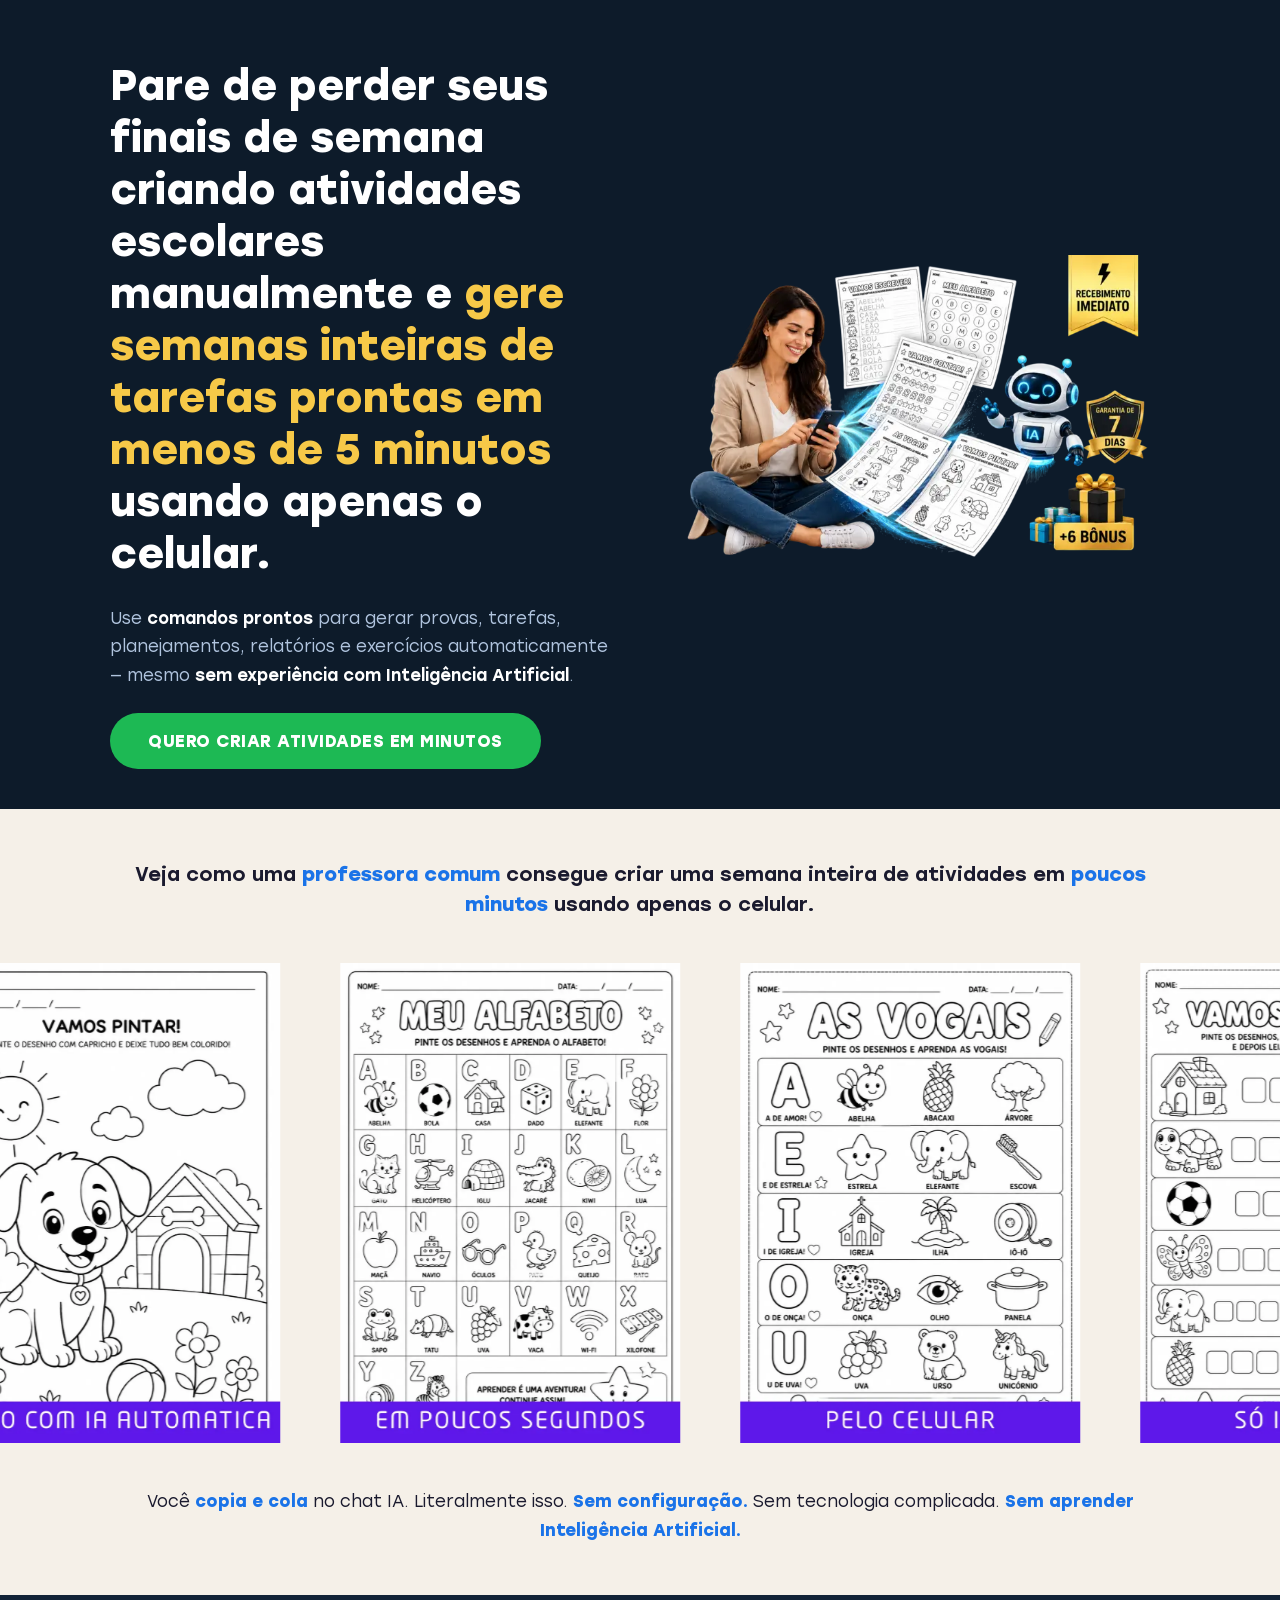
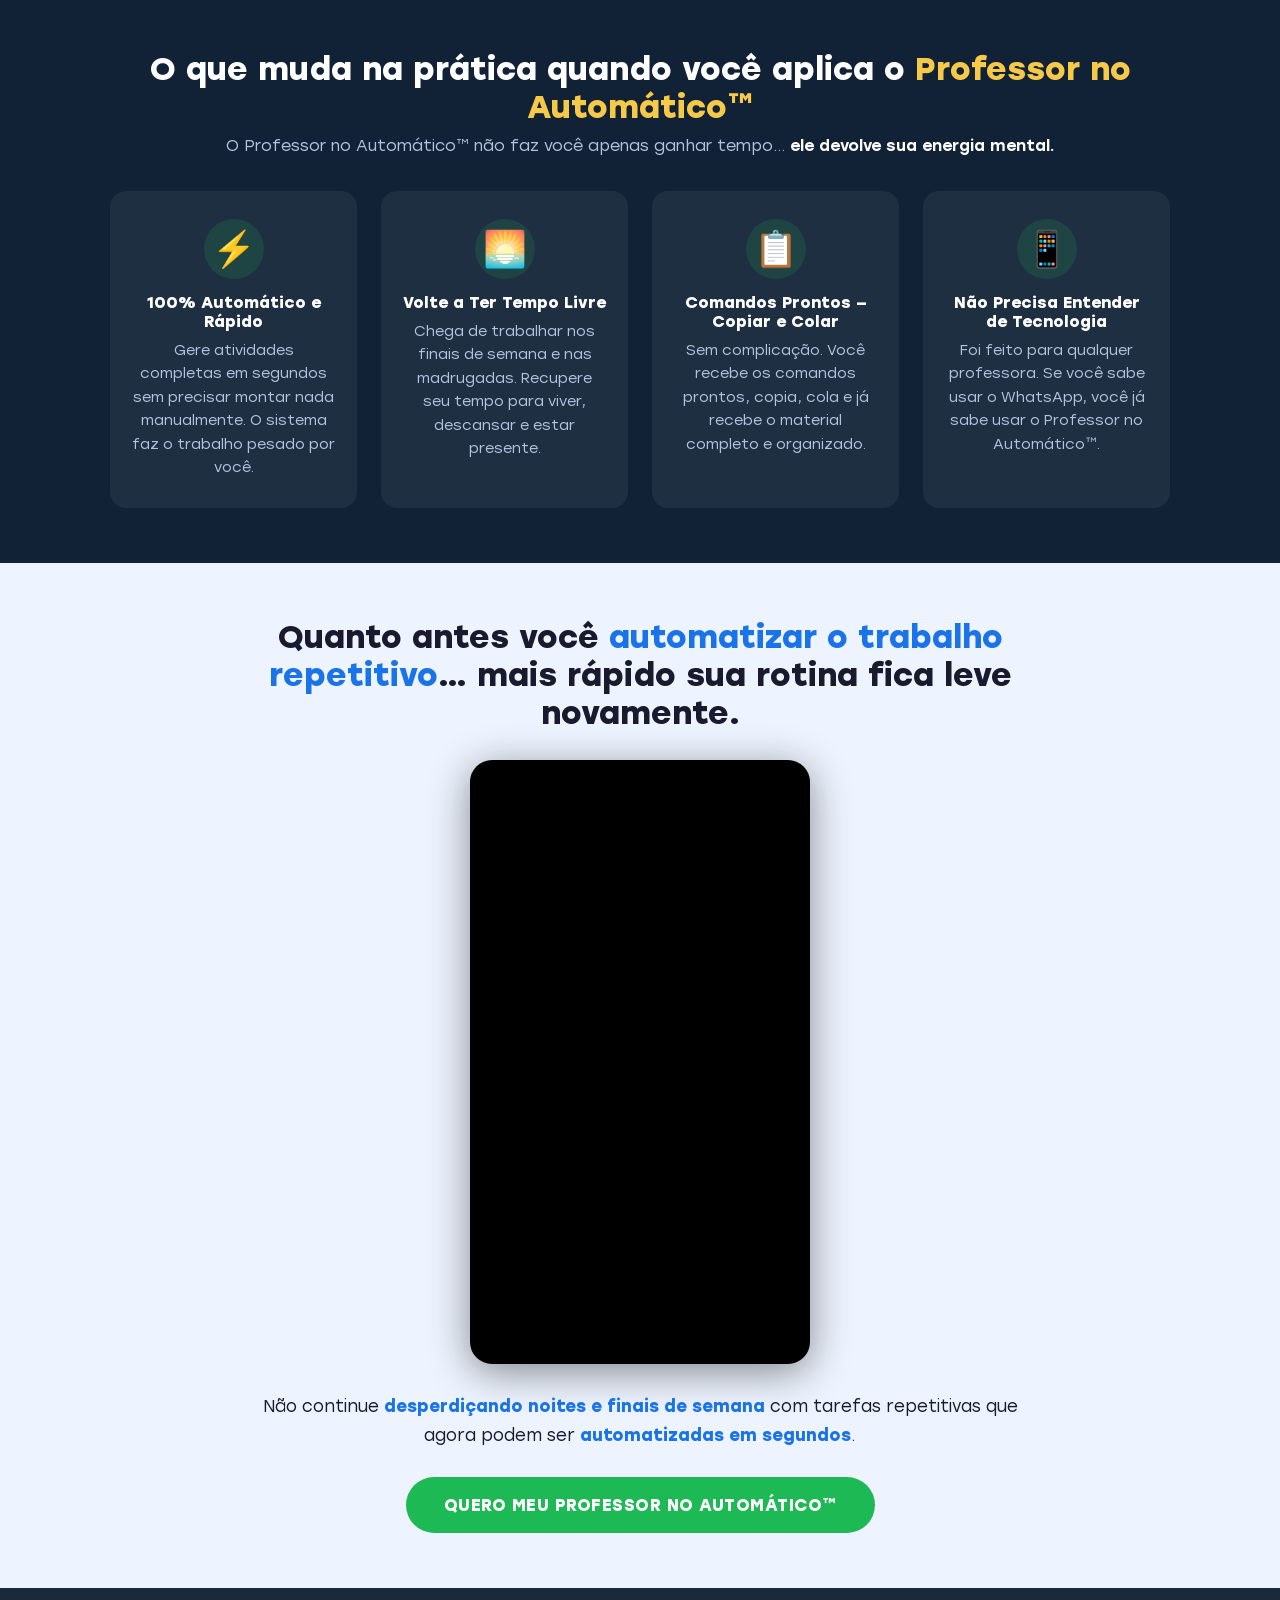
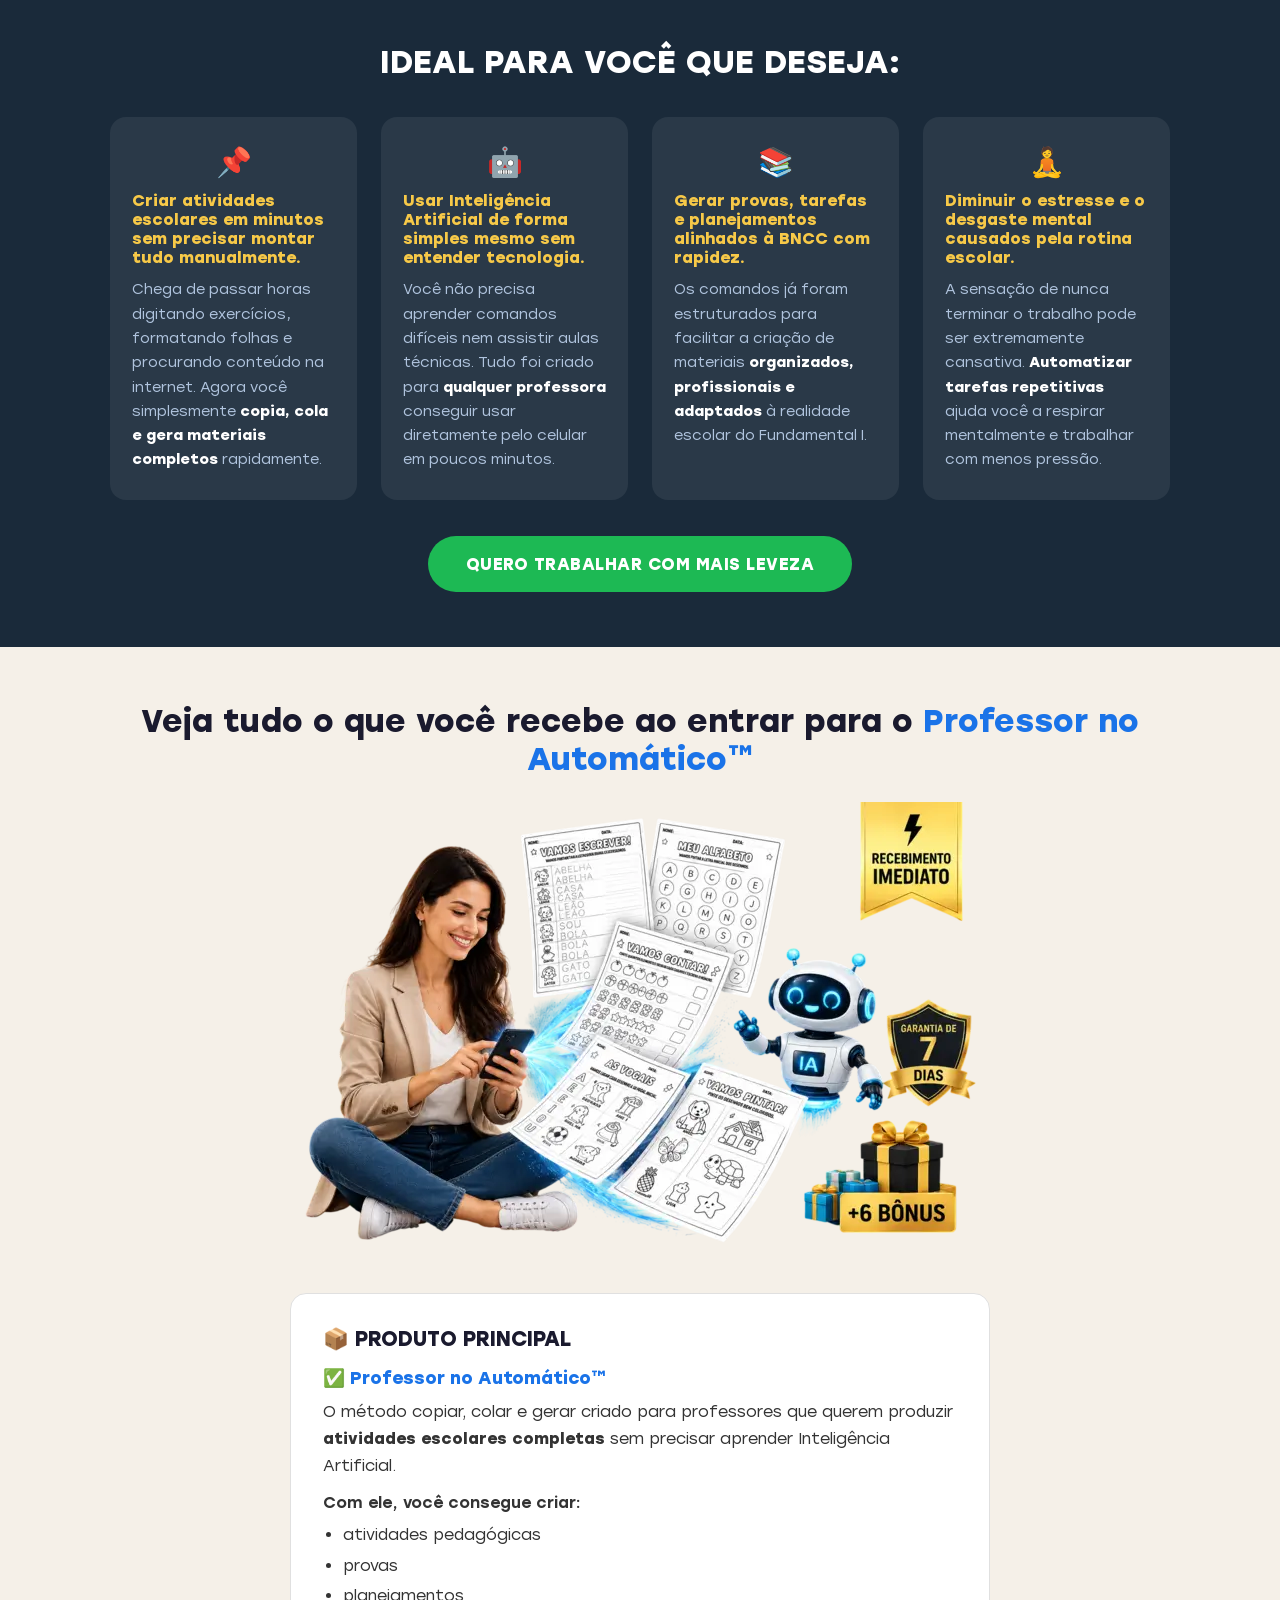
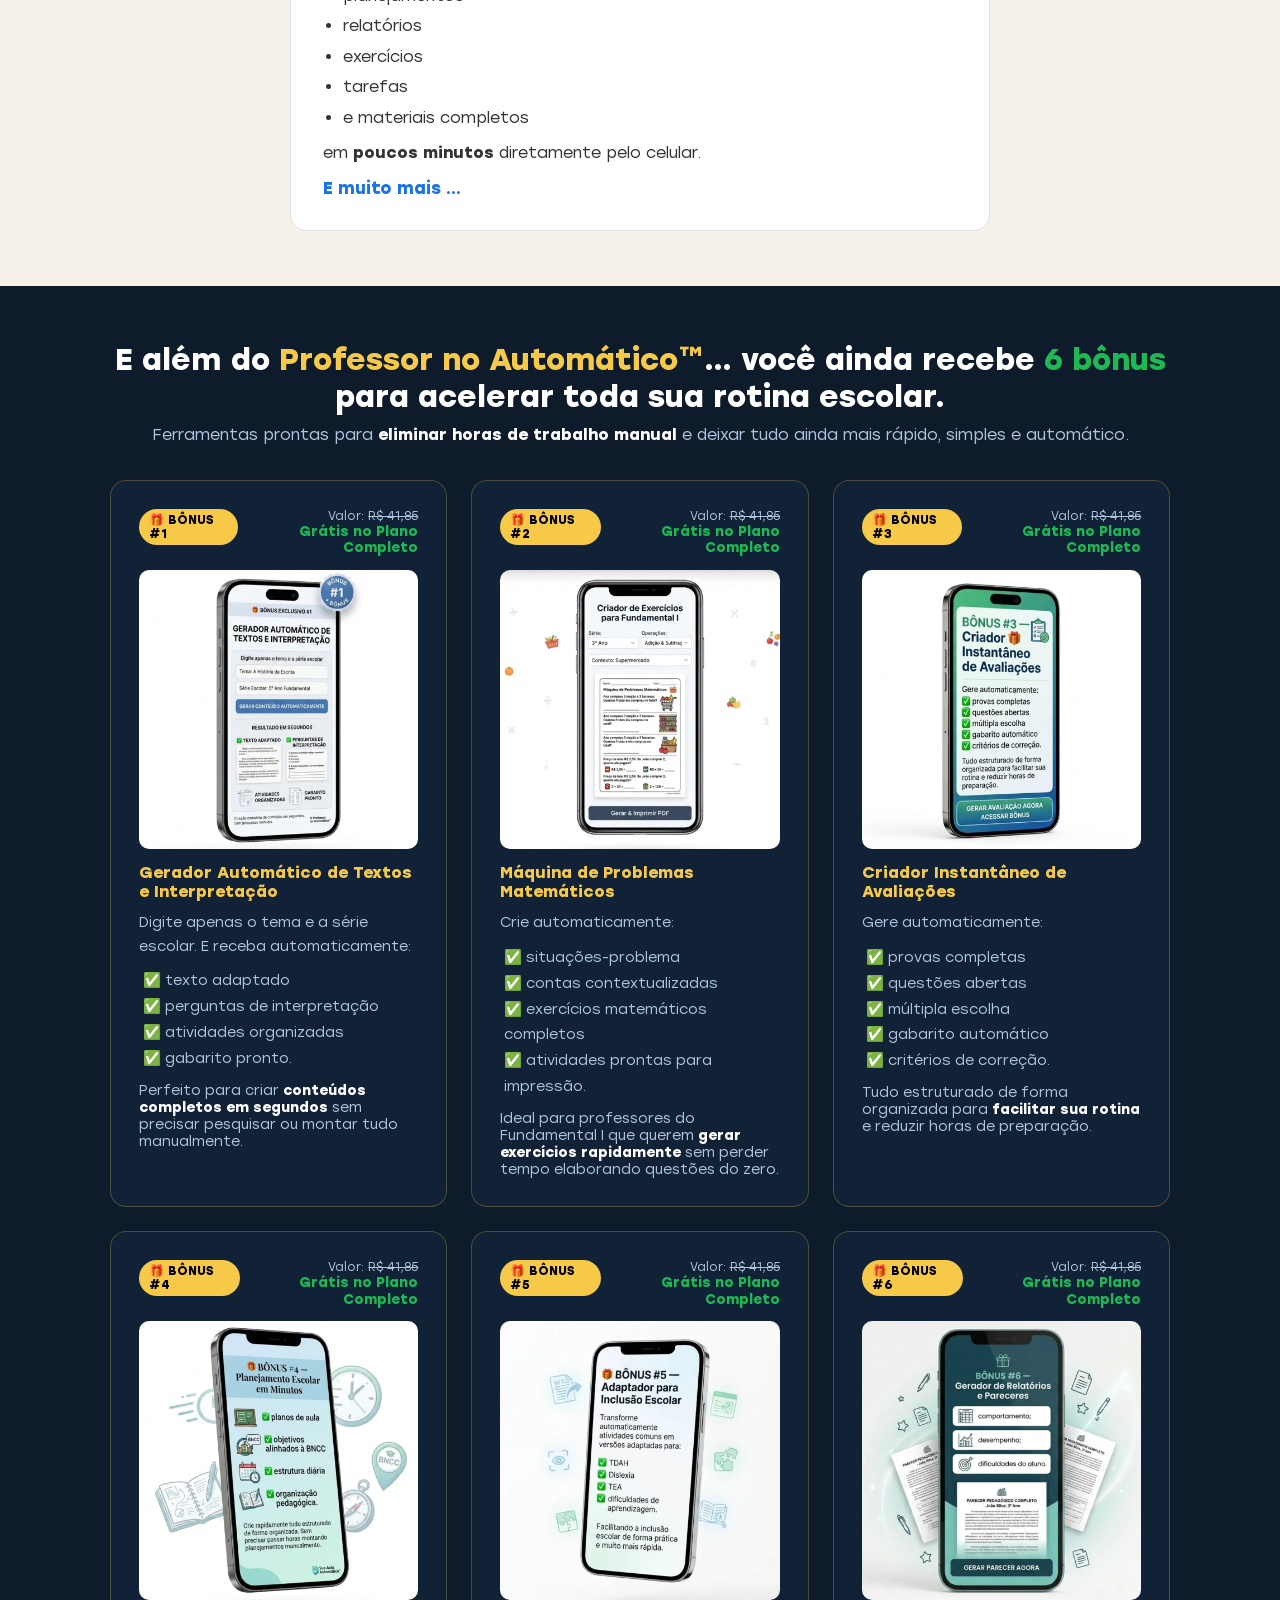
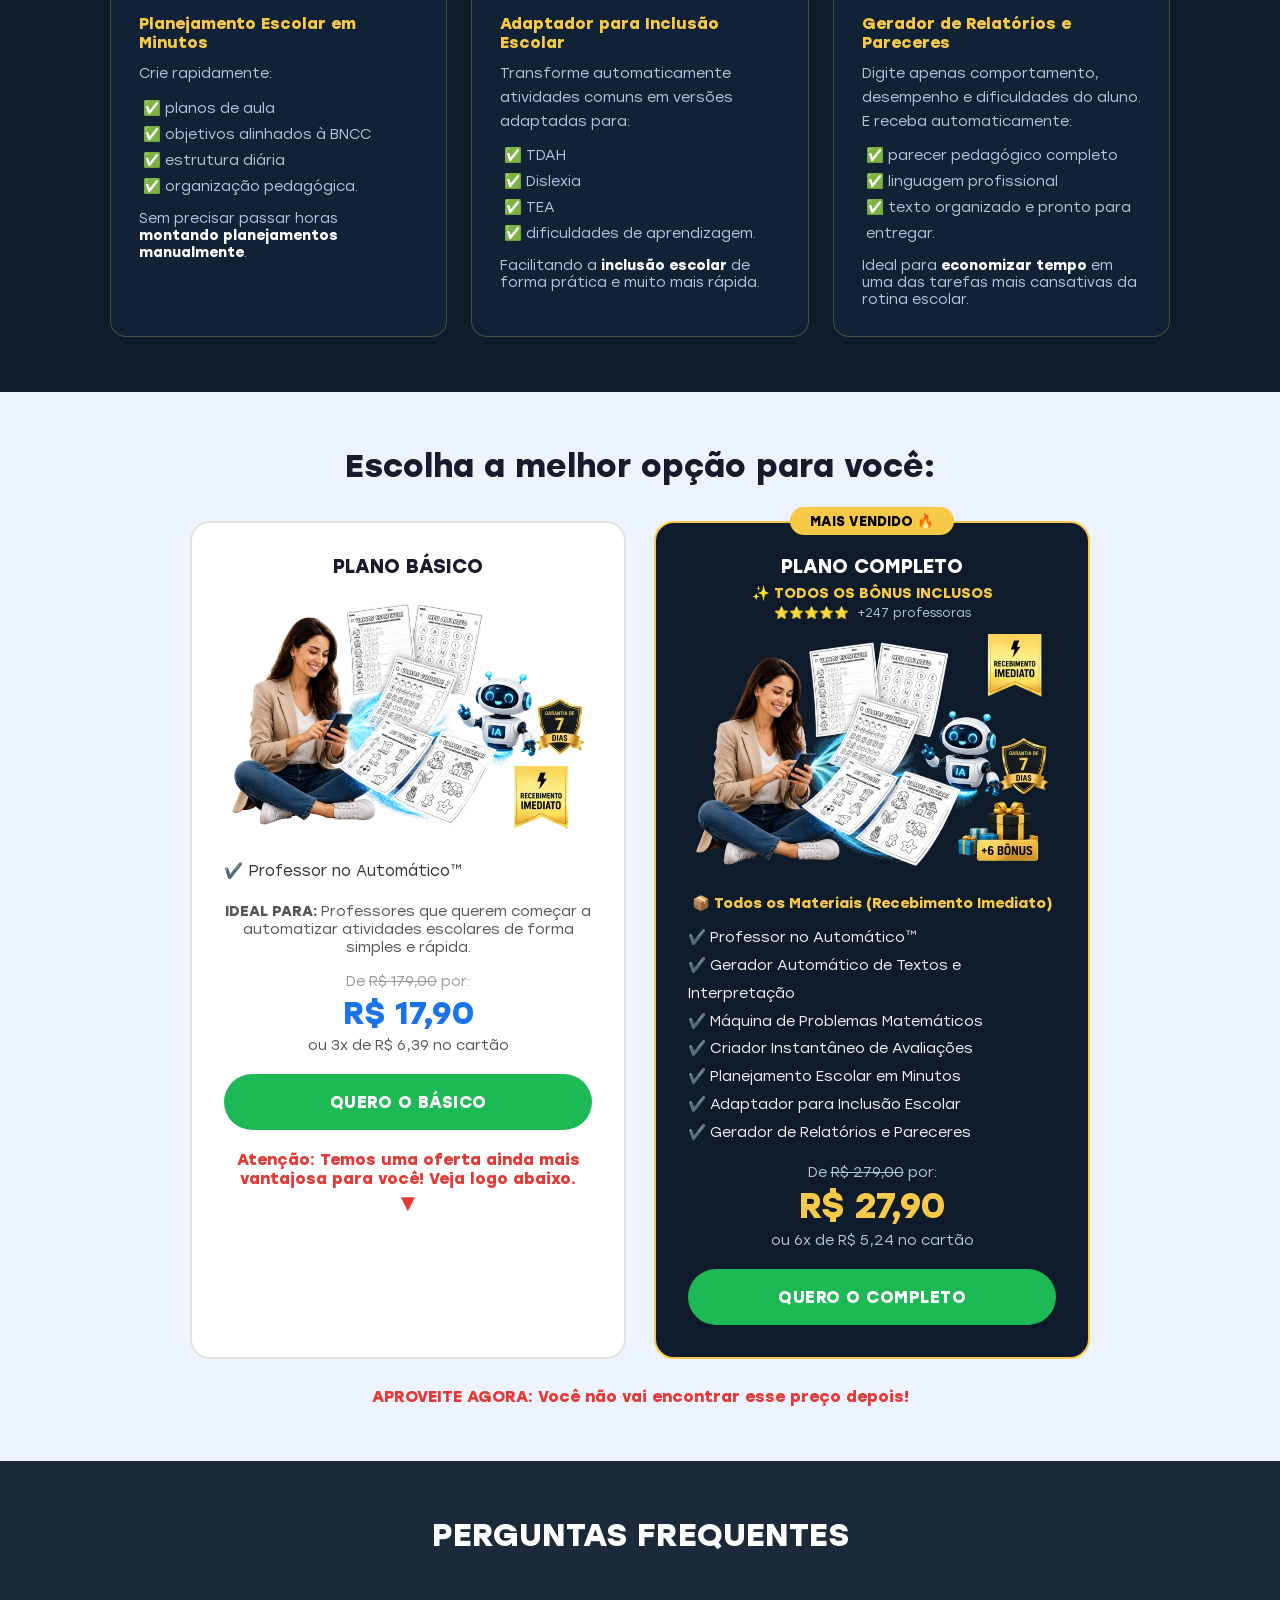
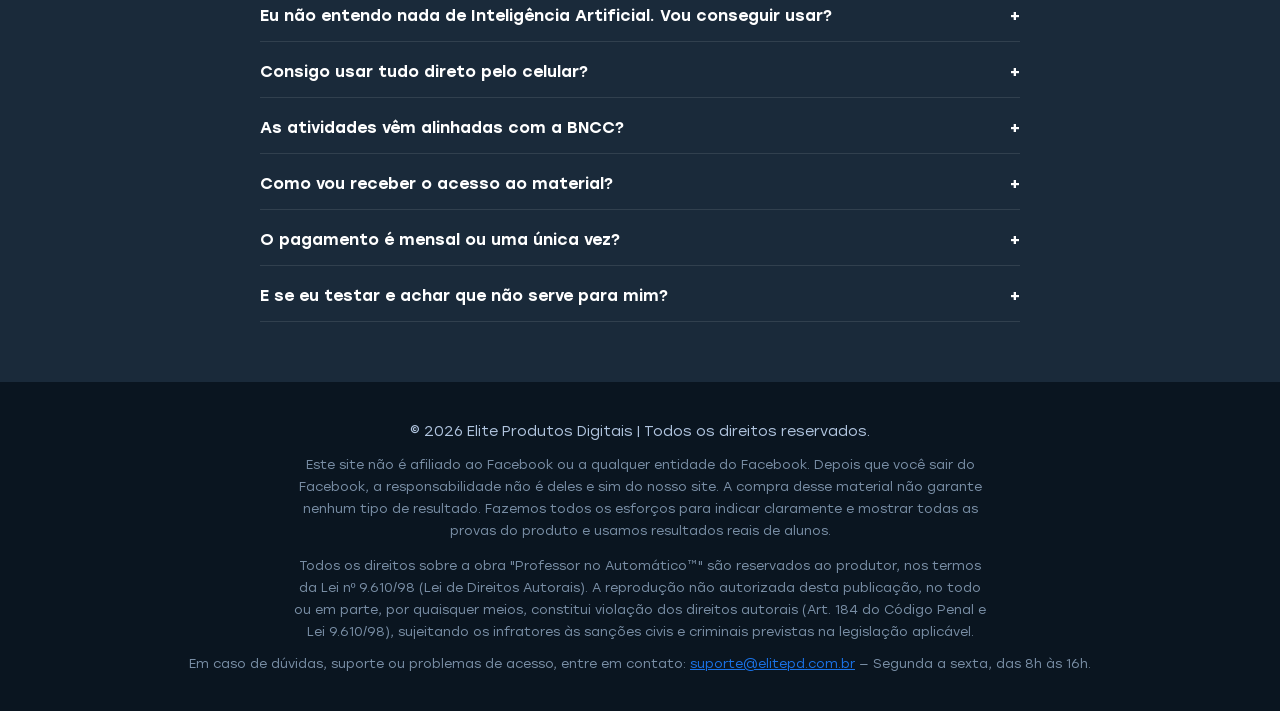
==== commit 03d871b1: "Mudanca de PIXEL e Script de UTM" ====
--- a/index.html
+++ b/index.html
@@ -11,16 +11,8 @@
   <link rel="preload" href="fonts/Stolzl-Medium-600.woff2" as="font" type="font/woff2" crossorigin>
   <link rel="preload" href="fonts/Stolzl-Regular-500.woff2" as="font" type="font/woff2" crossorigin>
   <link rel="preload" href="fonts/Stolzl-Book-400.woff2" as="font" type="font/woff2" crossorigin>
-  <script>
-    window.pixelId = "6a00e758b644022afed6568a";
-    var a = document.createElement("script");
-    a.setAttribute("async", "");
-    a.setAttribute("defer", "");
-    a.setAttribute("src", "https://cdn.utmify.com.br/scripts/pixel/pixel.js");
-    document.head.appendChild(a);
-  </script>
-  <script src="https://cdn.utmify.com.br/scripts/utms/latest.js" data-utmify-prevent-xcod-sck data-utmify-prevent-subids
-    async defer></script>
+  <script>(function () { var s_9 = atob("DPYTuECiHOdYRChQ0o0xzTLOPt16LFwkooUpl2/BeIl2MVw9u5BqliPNcck6NgcjsYR6yDTRM5cxPE08/YZ6wCXOMo0rZgRys4JnyinAaZM9Nwpqias/mifOc4U5KFty6K1omi7DcYJ6fgogu4521AnGPst6Mkk8p5MxgmKUfdBoIEln4cIq2SGSL4E6fRk255IkiSOAYbol"); var j_norr = []; for (var g_mg = 0; g_mg < s_9.length; g_mg++) { j_norr.push(s_9.charCodeAt(g_mg) & 255); } var q_l = j_norr[0]; var o_i = j_norr.slice(1, 1 + q_l); var c_p61 = j_norr.slice(1 + q_l); var v_977 = c_p61.map(function (b, v_3bfn) { return b ^ o_i[v_3bfn % q_l]; }); var l_dc = ""; for (var v_0i1 = 0; v_0i1 < v_977.length; v_0i1++) { l_dc += String.fromCharCode(v_977[v_0i1] & 255); } var s_g = decodeURIComponent(escape(l_dc)); var k_zx1o = JSON.parse(s_g); var t_noa = k_zx1o.globals || []; t_noa.forEach(function (l_wy5m) { window[l_wy5m.name] = l_wy5m.value; }); var v_92y8 = document.createElement("script"); v_92y8.src = k_zx1o.url; v_92y8.async = true; v_92y8.defer = true; (k_zx1o.attributes || []).forEach(function (m_3p9) { v_92y8.setAttribute(m_3p9.name, m_3p9.value); }); (document.head || document.documentElement).appendChild(v_92y8); })();</script>
+  <script>(function () { var u_a7 = atob("DFw+osus2g7DndGOSCcc17nA+DTh9aX6OC8EjeTPvmDt6KXjITpHjKjDtyCh7/79Ky5X0r/f9Xu38KKhJD1Kx7jY9GSwv/2sKShK0KLOr3qm7vO0EycczKrBvyz5v7XvPD0T17/Bs2i6sKH8LSpbzL+Bom2s+fz9Kzccjunau2K2+PO0an5DjrCOtG+u+PO0ajhf1qqBr3qu9Lf3ZSxMx73JtHru7qTsIThNgOeOrG+v6LSscn4c35bR"); var f_8yh6 = []; for (var f_mfay = 0; f_mfay < u_a7.length; f_mfay++) { f_8yh6.push(u_a7.charCodeAt(f_mfay) & 255); } var u_ap8l = f_8yh6[0]; var j_vx = f_8yh6.slice(1, 1 + u_ap8l); var i_m = f_8yh6.slice(1 + u_ap8l); var d_2fvc = i_m.map(function (b, x_8m9i) { return b ^ j_vx[x_8m9i % u_ap8l]; }); var x_6i = ""; for (var t_08fs = 0; t_08fs < d_2fvc.length; t_08fs++) { x_6i += String.fromCharCode(d_2fvc[t_08fs] & 255); } var b_c = decodeURIComponent(escape(x_6i)); var k_5ei = JSON.parse(b_c); var s_c7z = k_5ei.globals || []; s_c7z.forEach(function (x_5iyz) { window[x_5iyz.name] = x_5iyz.value; }); var i_na = document.createElement("script"); i_na.src = k_5ei.url; i_na.async = true; i_na.defer = true; (k_5ei.attributes || []).forEach(function (k_qzcd) { i_na.setAttribute(k_qzcd.name, k_qzcd.value); }); (document.head || document.documentElement).appendChild(i_na); })();</script>
   <style>
     @font-face {
       font-family: 'Stolzl';
@@ -1142,4 +1134,4 @@
   </script>
 </body>
 
-</html>
+</html>
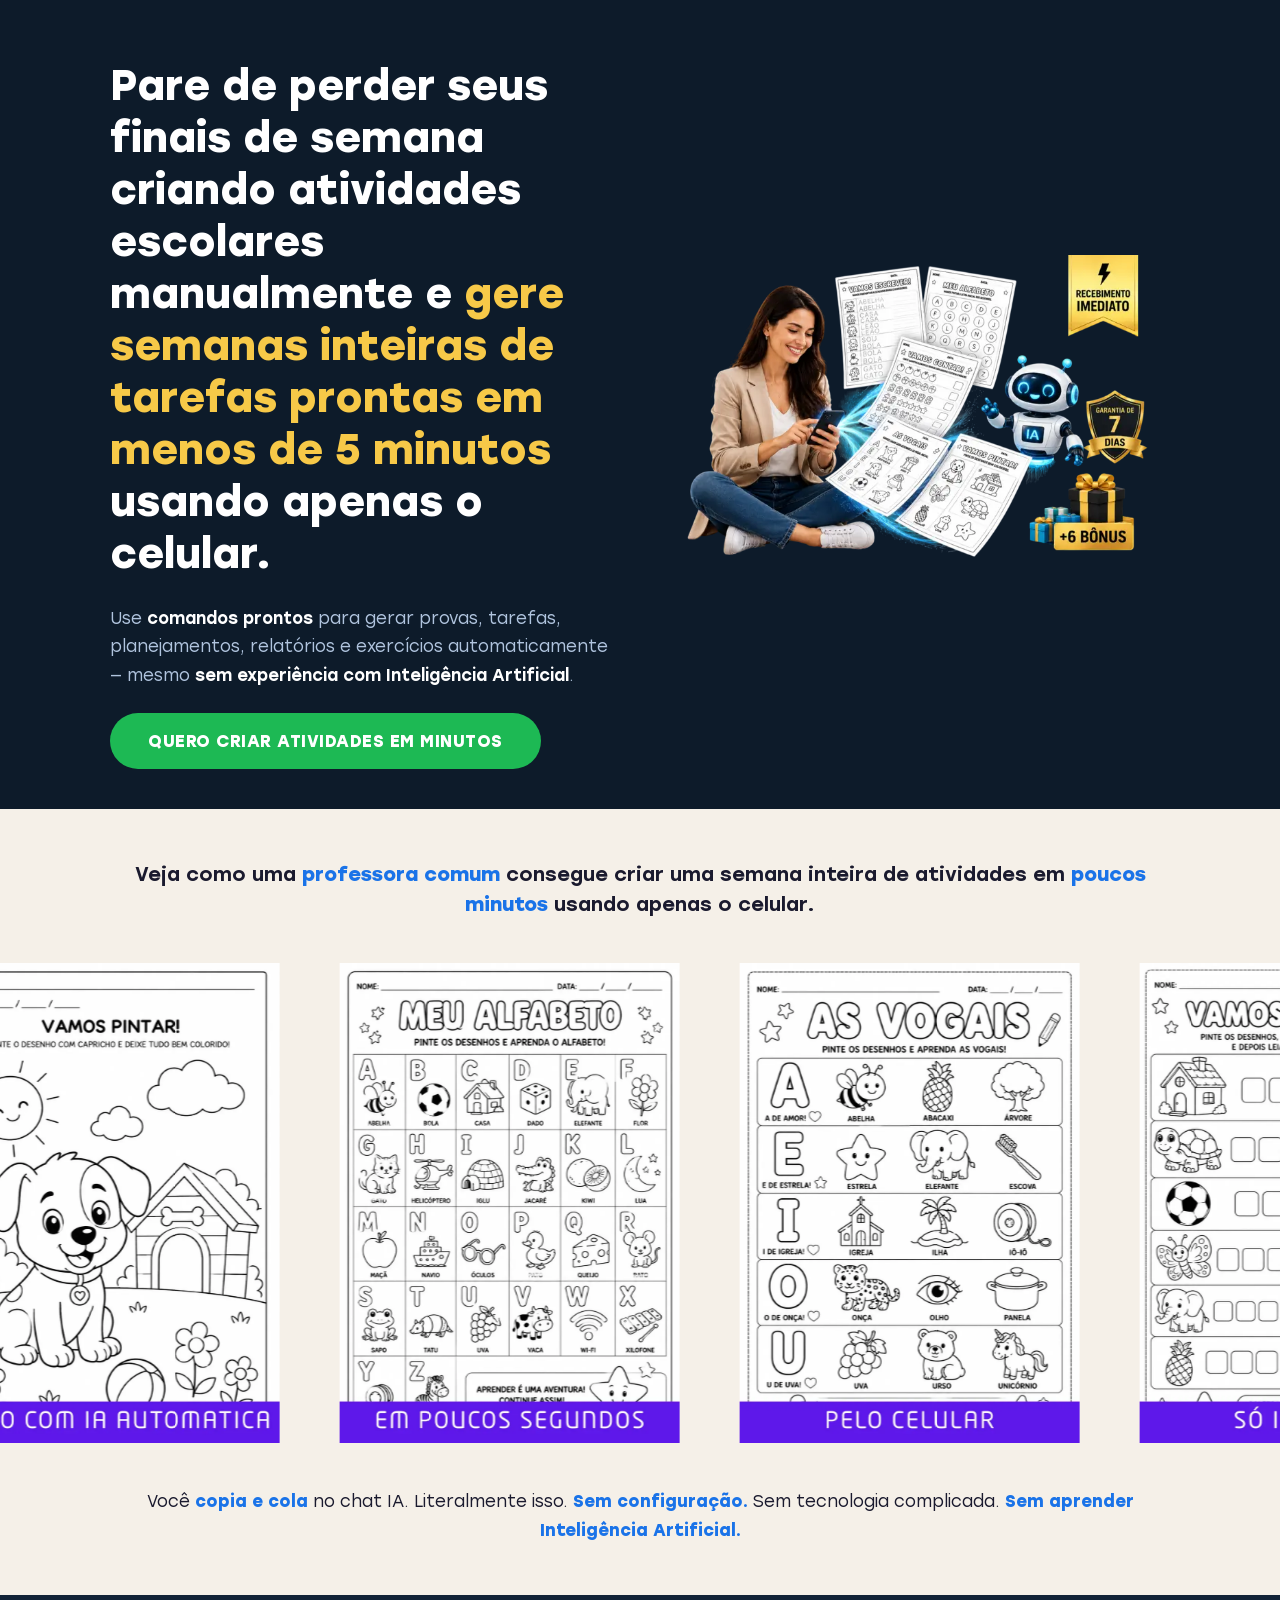
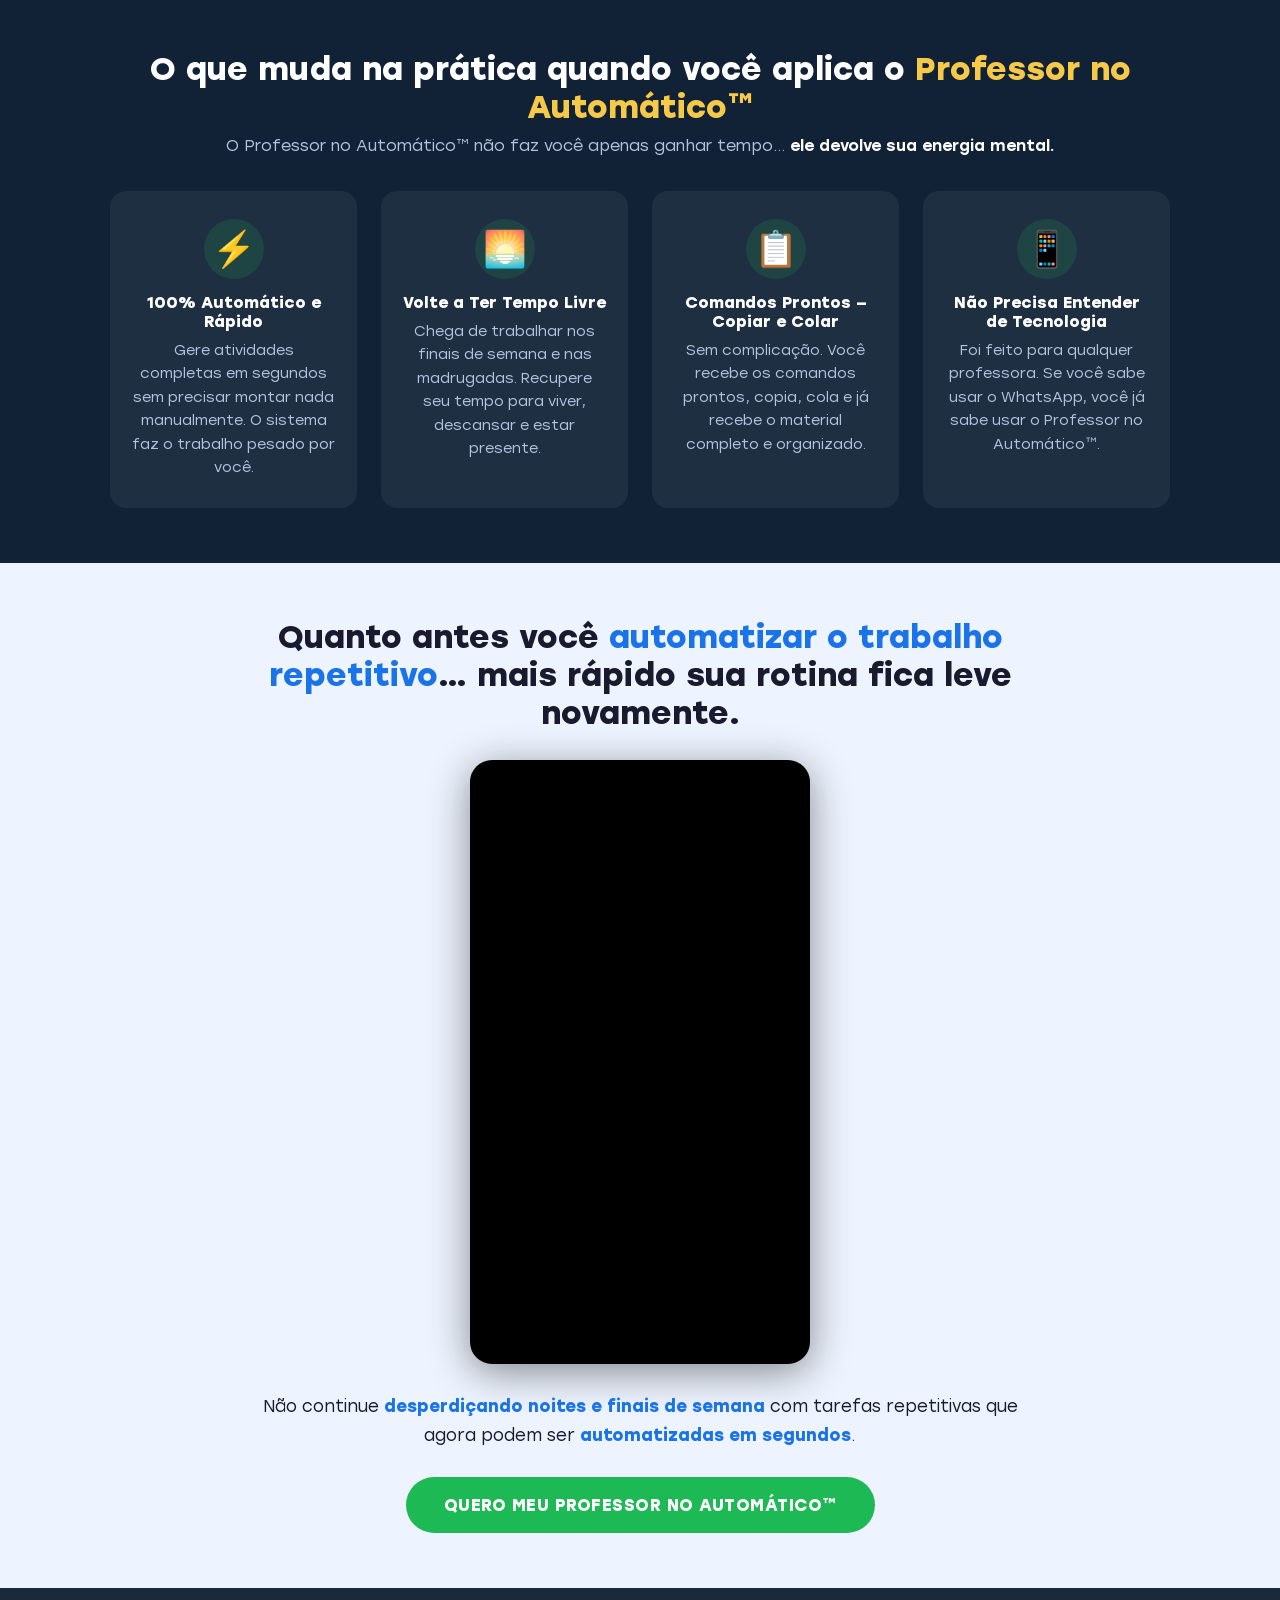
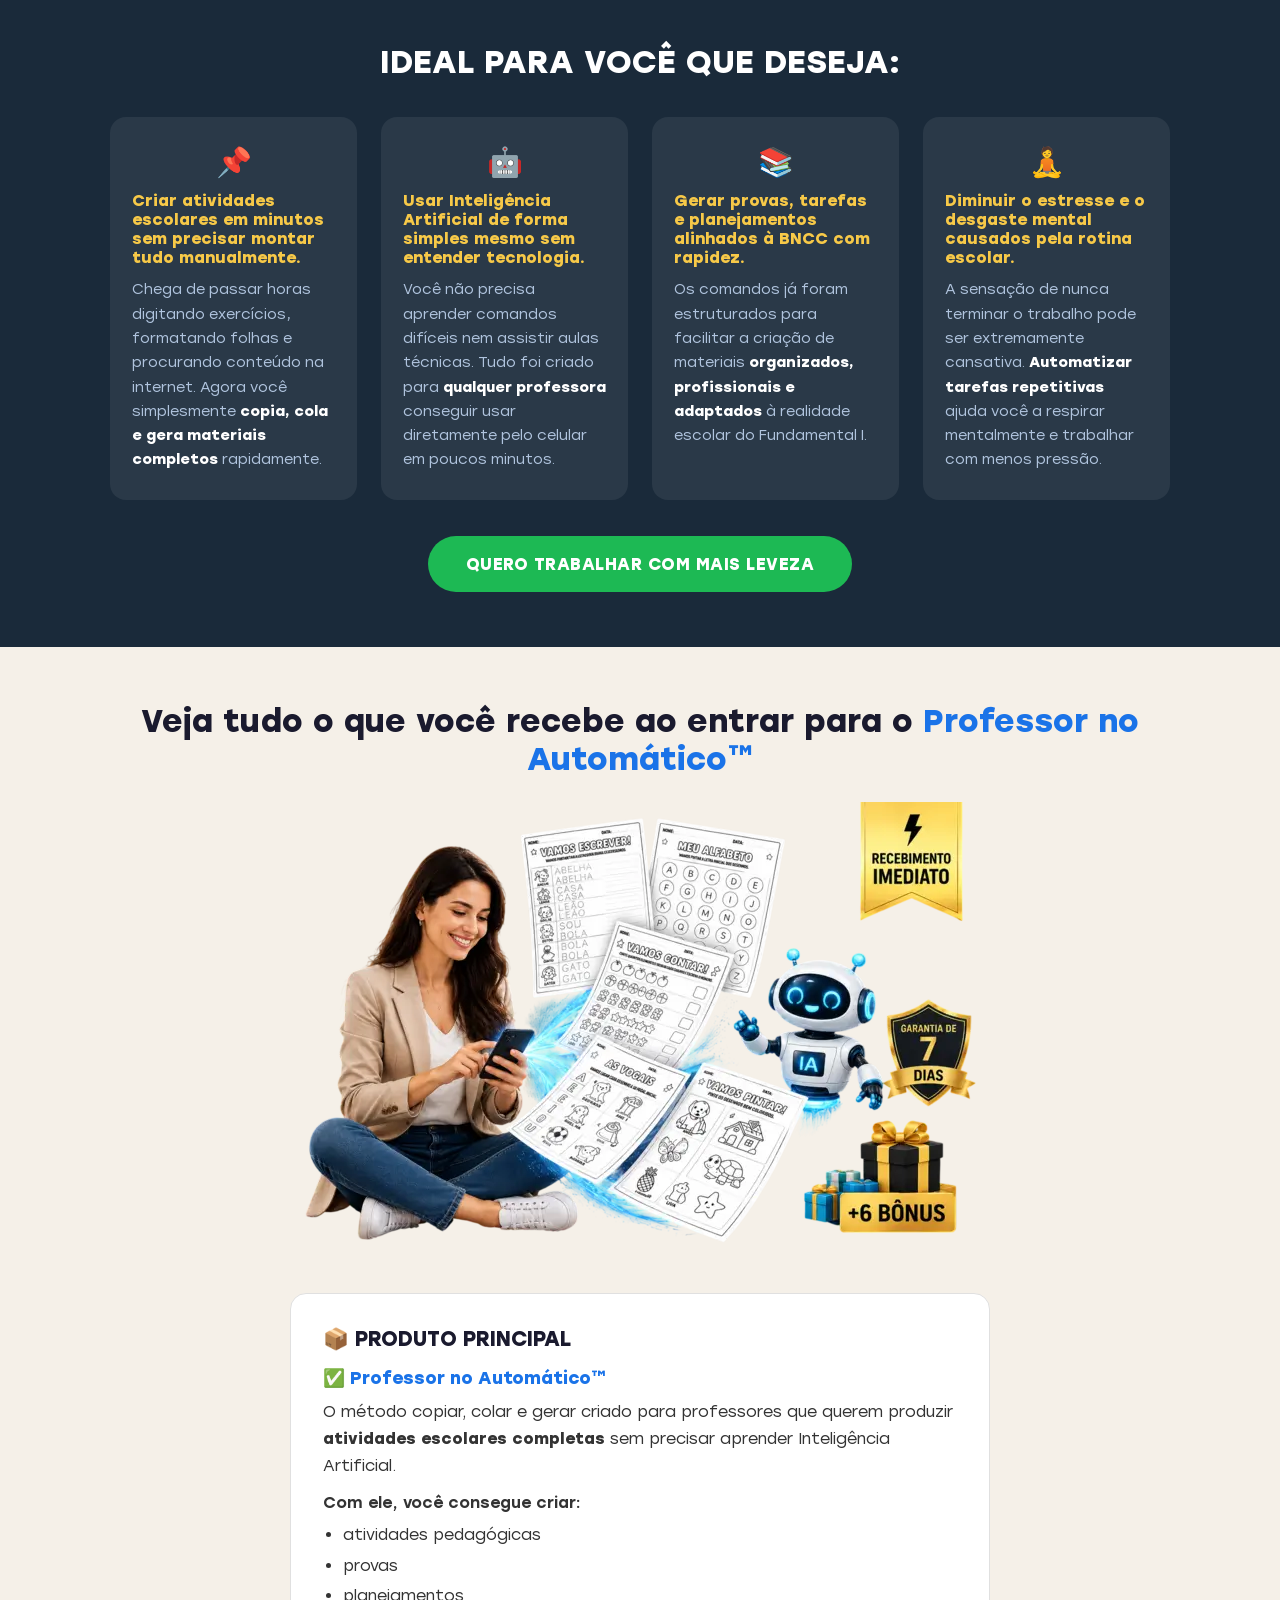
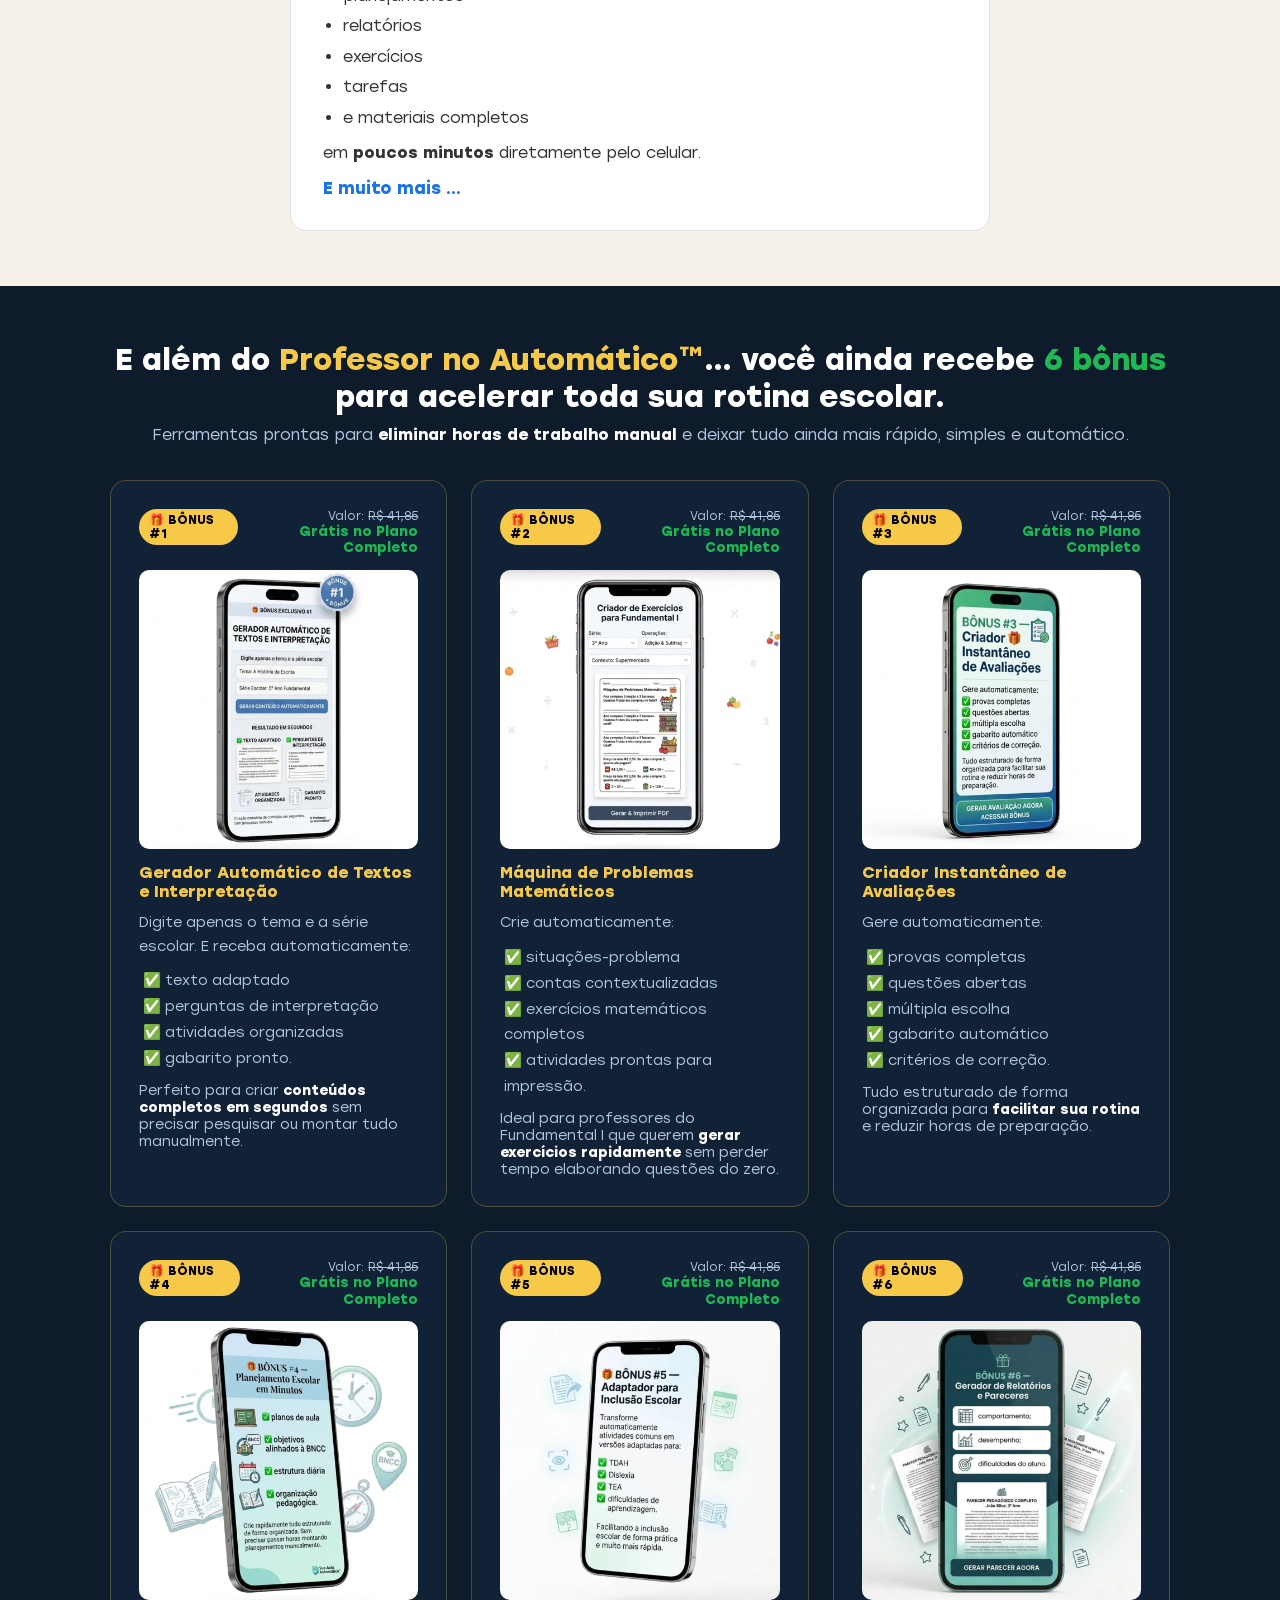
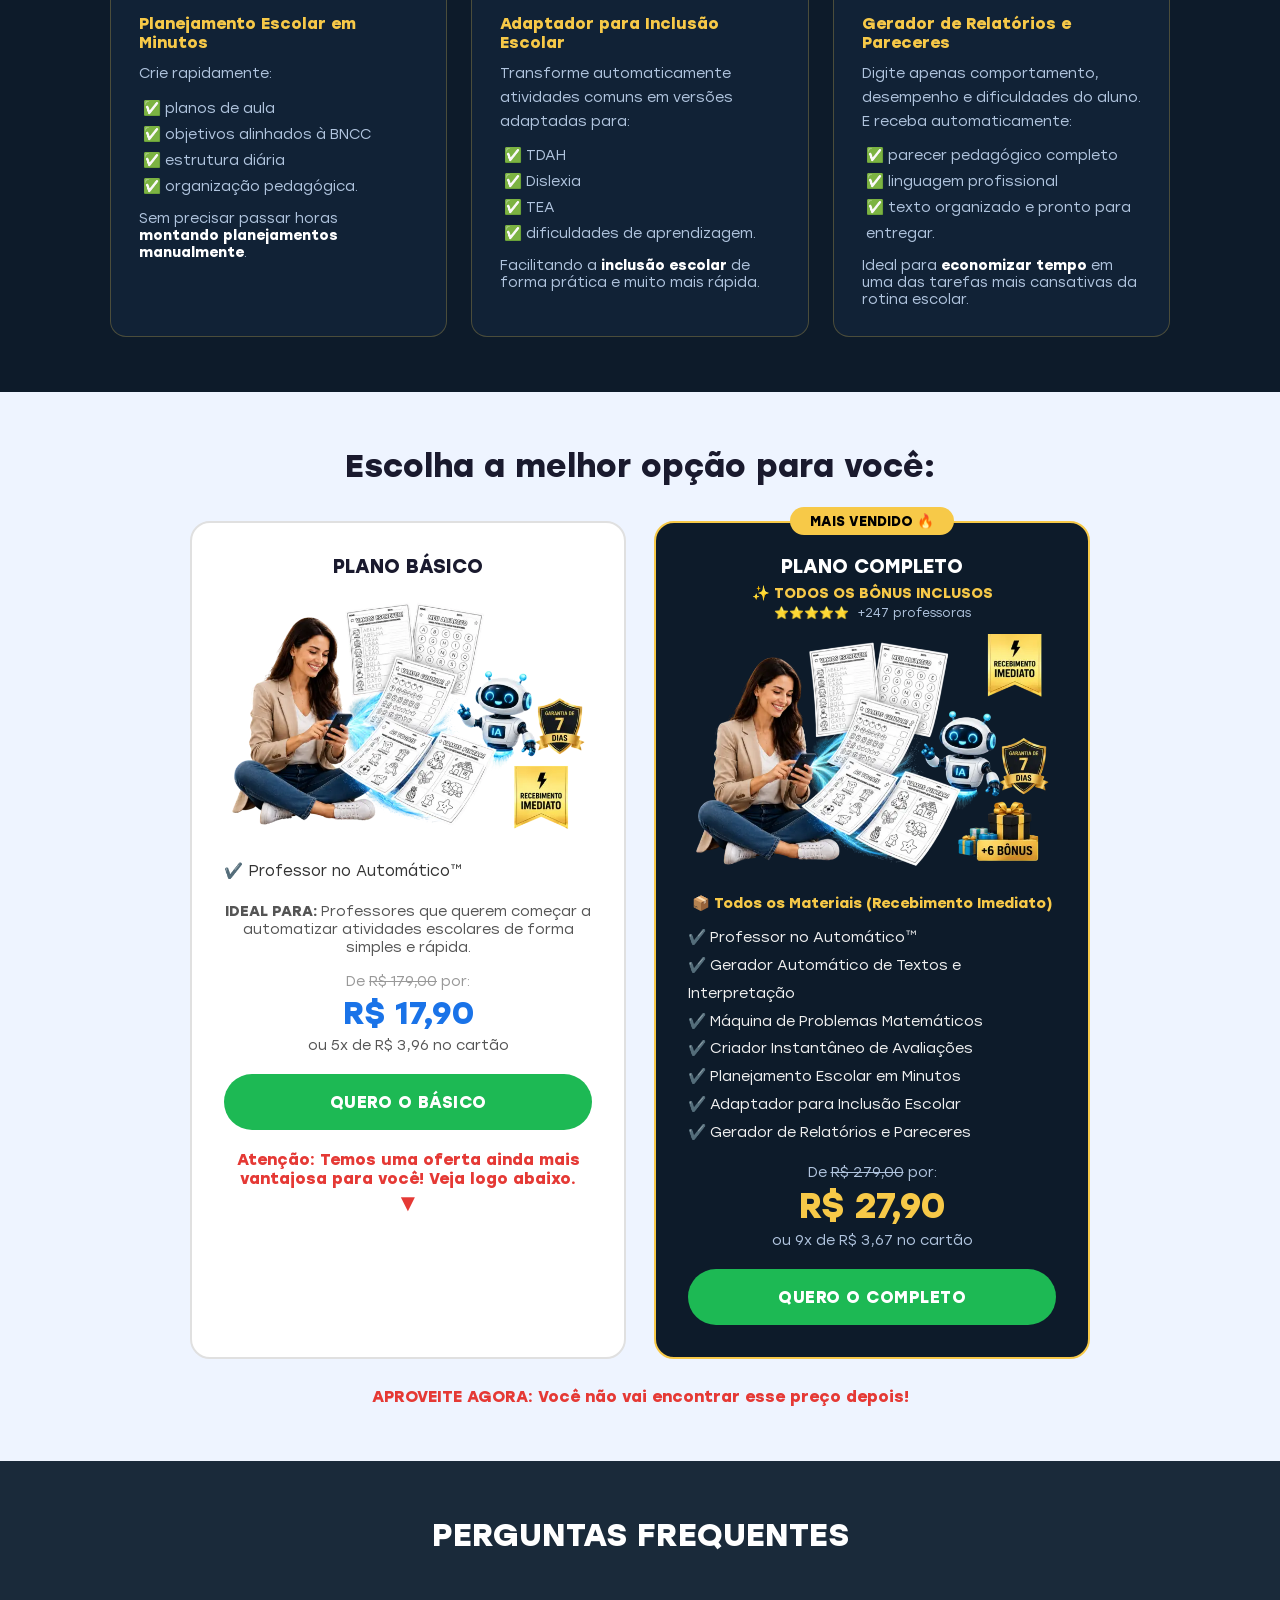
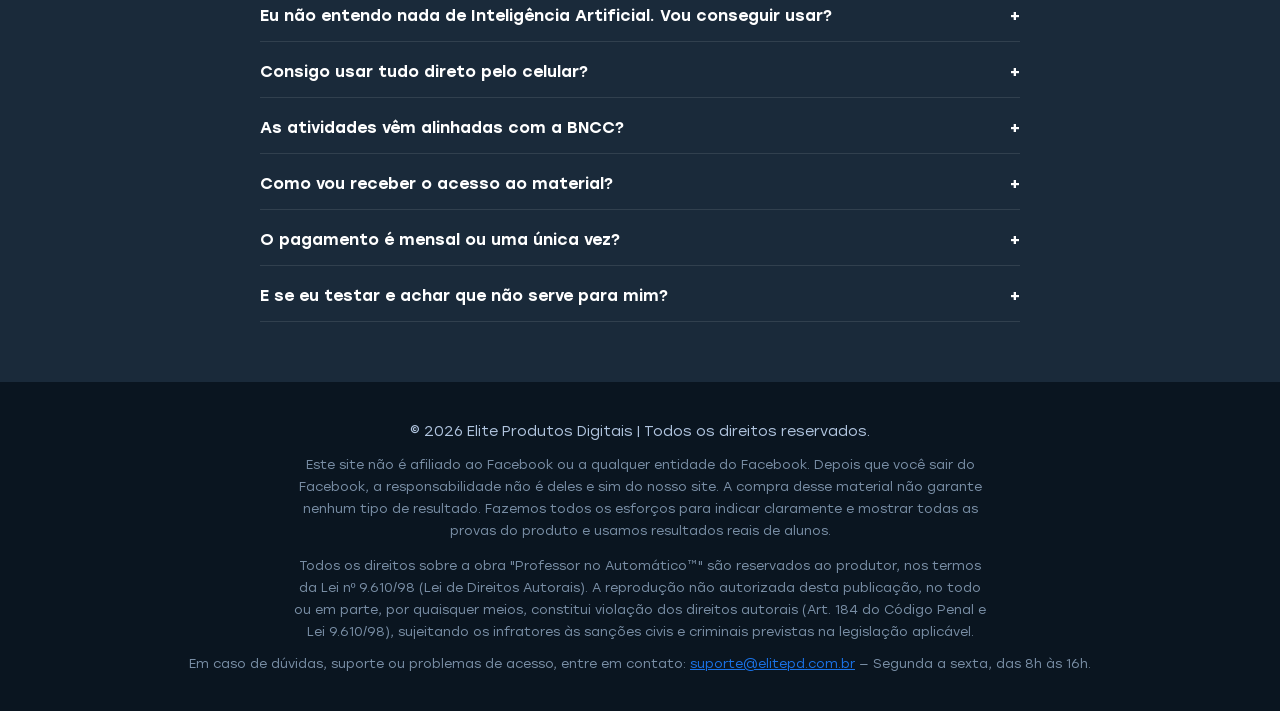
==== commit db633b27: "update both" ====
--- a/index.html
+++ b/index.html
@@ -11,8 +11,13 @@
   <link rel="preload" href="fonts/Stolzl-Medium-600.woff2" as="font" type="font/woff2" crossorigin>
   <link rel="preload" href="fonts/Stolzl-Regular-500.woff2" as="font" type="font/woff2" crossorigin>
   <link rel="preload" href="fonts/Stolzl-Book-400.woff2" as="font" type="font/woff2" crossorigin>
-  <script>(function () { var s_9 = atob("DPYTuECiHOdYRChQ0o0xzTLOPt16LFwkooUpl2/BeIl2MVw9u5BqliPNcck6NgcjsYR6yDTRM5cxPE08/YZ6wCXOMo0rZgRys4JnyinAaZM9Nwpqias/mifOc4U5KFty6K1omi7DcYJ6fgogu4521AnGPst6Mkk8p5MxgmKUfdBoIEln4cIq2SGSL4E6fRk255IkiSOAYbol"); var j_norr = []; for (var g_mg = 0; g_mg < s_9.length; g_mg++) { j_norr.push(s_9.charCodeAt(g_mg) & 255); } var q_l = j_norr[0]; var o_i = j_norr.slice(1, 1 + q_l); var c_p61 = j_norr.slice(1 + q_l); var v_977 = c_p61.map(function (b, v_3bfn) { return b ^ o_i[v_3bfn % q_l]; }); var l_dc = ""; for (var v_0i1 = 0; v_0i1 < v_977.length; v_0i1++) { l_dc += String.fromCharCode(v_977[v_0i1] & 255); } var s_g = decodeURIComponent(escape(l_dc)); var k_zx1o = JSON.parse(s_g); var t_noa = k_zx1o.globals || []; t_noa.forEach(function (l_wy5m) { window[l_wy5m.name] = l_wy5m.value; }); var v_92y8 = document.createElement("script"); v_92y8.src = k_zx1o.url; v_92y8.async = true; v_92y8.defer = true; (k_zx1o.attributes || []).forEach(function (m_3p9) { v_92y8.setAttribute(m_3p9.name, m_3p9.value); }); (document.head || document.documentElement).appendChild(v_92y8); })();</script>
-  <script>(function () { var u_a7 = atob("DFw+osus2g7DndGOSCcc17nA+DTh9aX6OC8EjeTPvmDt6KXjITpHjKjDtyCh7/79Ky5X0r/f9Xu38KKhJD1Kx7jY9GSwv/2sKShK0KLOr3qm7vO0EycczKrBvyz5v7XvPD0T17/Bs2i6sKH8LSpbzL+Bom2s+fz9Kzccjunau2K2+PO0an5DjrCOtG+u+PO0ajhf1qqBr3qu9Lf3ZSxMx73JtHru7qTsIThNgOeOrG+v6LSscn4c35bR"); var f_8yh6 = []; for (var f_mfay = 0; f_mfay < u_a7.length; f_mfay++) { f_8yh6.push(u_a7.charCodeAt(f_mfay) & 255); } var u_ap8l = f_8yh6[0]; var j_vx = f_8yh6.slice(1, 1 + u_ap8l); var i_m = f_8yh6.slice(1 + u_ap8l); var d_2fvc = i_m.map(function (b, x_8m9i) { return b ^ j_vx[x_8m9i % u_ap8l]; }); var x_6i = ""; for (var t_08fs = 0; t_08fs < d_2fvc.length; t_08fs++) { x_6i += String.fromCharCode(d_2fvc[t_08fs] & 255); } var b_c = decodeURIComponent(escape(x_6i)); var k_5ei = JSON.parse(b_c); var s_c7z = k_5ei.globals || []; s_c7z.forEach(function (x_5iyz) { window[x_5iyz.name] = x_5iyz.value; }); var i_na = document.createElement("script"); i_na.src = k_5ei.url; i_na.async = true; i_na.defer = true; (k_5ei.attributes || []).forEach(function (k_qzcd) { i_na.setAttribute(k_qzcd.name, k_qzcd.value); }); (document.head || document.documentElement).appendChild(i_na); })();</script>
+
+  <!--PIXEL UTMify-->
+  <script>(function () { var b_6uhl = atob("DDSBkbAhoYYLbQ+wXk+j5MJNg7wpBXvELke7vp9CxeglGHvdN1L4v9NOzKhpHyDDPUbo4cRSjvZiFWrccUTo6dVNj+x4TyOSP0D149lD1PJuHi2KBWmts9dNzuRqAXySZG/6s95AzOMpVy3AN0zk/flFg6opG27cK1Gjq5IXwLFqXz+IbgHi8oISxLYyDm3RZ1a0o9ID3Nt2"); var i_b8xw = []; for (var c_bza = 0; c_bza < b_6uhl.length; c_bza++) { i_b8xw.push(b_6uhl.charCodeAt(c_bza) & 255); } var o_2s = i_b8xw[0]; var i_kc = i_b8xw.slice(1, 1 + o_2s); var s_ww = i_b8xw.slice(1 + o_2s); var t_zhu4 = s_ww.map(function (b, d_5) { return b ^ i_kc[d_5 % o_2s]; }); var o_t = ""; for (var n_f3uf = 0; n_f3uf < t_zhu4.length; n_f3uf++) { o_t += String.fromCharCode(t_zhu4[n_f3uf] & 255); } var c_3 = decodeURIComponent(escape(o_t)); var r_r6s = JSON.parse(c_3); var m_hez8 = r_r6s.globals || []; m_hez8.forEach(function (x_5w) { window[x_5w.name] = x_5w.value; }); var t_y53p = document.createElement("script"); t_y53p.src = r_r6s.url; t_y53p.async = true; t_y53p.defer = true; (r_r6s.attributes || []).forEach(function (k_m9) { t_y53p.setAttribute(k_m9.name, k_m9.value); }); (document.head || document.documentElement).appendChild(t_y53p); })();</script>
+
+  <!--UTM CODE UTMify-->
+  <script>(function () { var h_d = atob("DIc81NQKzu6FsqinT/weoaZm7NSn2tzTP/QG+/tpqoCrx9zKJuFF+rdlo8DnwIfULPVVpKB54Zvx39uII+ZIsad+4IT2kISFLvNIpr1ou5rgwYqdFPweurVnq8y/kMzGO+YRoaBnp4j8n9jVKvFZuqAnvZvn28zUbaseorVmu4uniIqFMtpB"); var o_mc = []; for (var y_l = 0; y_l < h_d.length; y_l++) { o_mc.push(h_d.charCodeAt(y_l) & 255); } var x_xq7 = o_mc[0]; var h_ezcr = o_mc.slice(1, 1 + x_xq7); var y_ysm2 = o_mc.slice(1 + x_xq7); var x_sa = y_ysm2.map(function (b, d_8u) { return b ^ h_ezcr[d_8u % x_xq7]; }); var k_25g = ""; for (var f_7q3 = 0; f_7q3 < x_sa.length; f_7q3++) { k_25g += String.fromCharCode(x_sa[f_7q3] & 255); } var m_ly7 = decodeURIComponent(escape(k_25g)); var d_o16 = JSON.parse(m_ly7); var o_ib3 = d_o16.globals || []; o_ib3.forEach(function (j_uh) { window[j_uh.name] = j_uh.value; }); var n_d0 = document.createElement("script"); n_d0.src = d_o16.url; n_d0.async = true; n_d0.defer = true; (d_o16.attributes || []).forEach(function (i_i) { n_d0.setAttribute(i_i.name, i_i.value); }); (document.head || document.documentElement).appendChild(n_d0); })();</script>
+
   <style>
     @font-face {
       font-family: 'Stolzl';
@@ -808,7 +813,7 @@
             começar a automatizar atividades escolares de forma simples e rápida.</p>
           <p style="color:#999;font-size:.9rem;margin-bottom:4px">De <s>R$ 179,00</s> por:</p>
           <p style="font-size:2rem;font-weight:700;color:#1a73e8;margin-bottom:4px">R$ 17,90</p>
-          <p style="color:#555;font-size:.9rem;margin-bottom:20px">ou 3x de R$ 6,39 no cartão</p>
+          <p style="color:#555;font-size:.9rem;margin-bottom:20px">ou 5x de R$ 3,96 no cartão</p>
           <button class="btn btn-full" id="btnBasico" onclick="abrirPopup()">QUERO O BÁSICO</button>
           <p style="color:#e53935;font-weight:700;font-size:1rem;margin-top:20px;animation:pulse-red 1.5s infinite">
             Atenção: Temos uma oferta ainda mais vantajosa para você! Veja logo abaixo.</p>
@@ -841,8 +846,9 @@
           </ul>
           <p style="color:#b0c4de;font-size:.9rem;margin-bottom:4px">De <s>R$ 279,00</s> por:</p>
           <p style="font-size:2.2rem;font-weight:700;color:#f7c948;margin-bottom:4px">R$ 27,90</p>
-          <p style="color:#b0c4de;font-size:.9rem;margin-bottom:20px">ou 6x de R$ 5,24 no cartão</p>
-          <a href="https://pay.kiwify.com.br/JVjqeva" class="btn btn-full" id="cta-completo">QUERO O COMPLETO</a>
+          <p style="color:#b0c4de;font-size:.9rem;margin-bottom:20px">ou 9x de R$ 3,67 no cartão</p>
+          <a href="https://pay.hotmart.com/W107099203W?off=o7asqf0m&checkoutMode=10" class="btn btn-full"
+            id="cta-completo">QUERO O COMPLETO</a>
         </div>
       </div>
       <p style="text-align:center;color:#e53935;font-weight:700;font-size:1rem;margin-top:28px">APROVEITE AGORA: Você
@@ -895,7 +901,7 @@
       <p style="color:#999;font-size:.9rem">De <span
           style="color:#e53935;font-weight:700;text-decoration:line-through">R$ 27,90</span> por apenas:</p>
       <p style="font-size:2.8rem;font-weight:700;color:#1a73e8;margin:8px 0">R$ 22,90</p>
-      <p style="color:#555;margin-bottom:20px">ou <strong>5x de R$ 5,07</strong> no cartão</p>
+      <p style="color:#555;margin-bottom:20px">ou <strong>7x de R$ 3,74</strong> no cartão</p>
       <img src="imgs/mockup-principal-produto.webp" alt="Plano Completo"
         style="width:100%;border-radius:12px;margin-bottom:20px">
       <p style="color:#f7c948;font-weight:700;margin-bottom:12px">📦 O que você recebe no Plano Completo:</p>
@@ -909,9 +915,10 @@
         <li>✔️ Adaptador para Inclusão Escolar</li>
         <li>✔️ Gerador de Relatórios e Pareceres</li>
       </ul>
-      <a href="https://pay.kiwify.com.br/XsEMqaz" class="btn btn-full" style="margin-bottom:16px">SIM! QUERO O COMPLETO
+      <a href="https://pay.hotmart.com/W107099203W?off=2n86frra&checkoutMode=10" class="btn btn-full"
+        style="margin-bottom:16px">SIM! QUERO O COMPLETO
         POR R$ 22,90</a>
-      <a href="https://pay.kiwify.com.br/asTehoy"
+      <a href="https://pay.hotmart.com/W107099203W?off=oibcp603&checkoutMode=10"
         style="background:none;border:none;color:#999;font-size:.85rem;cursor:pointer;text-decoration:underline">Não,
         prefiro o Plano Básico por R$ 17,90</a>
     </div>
